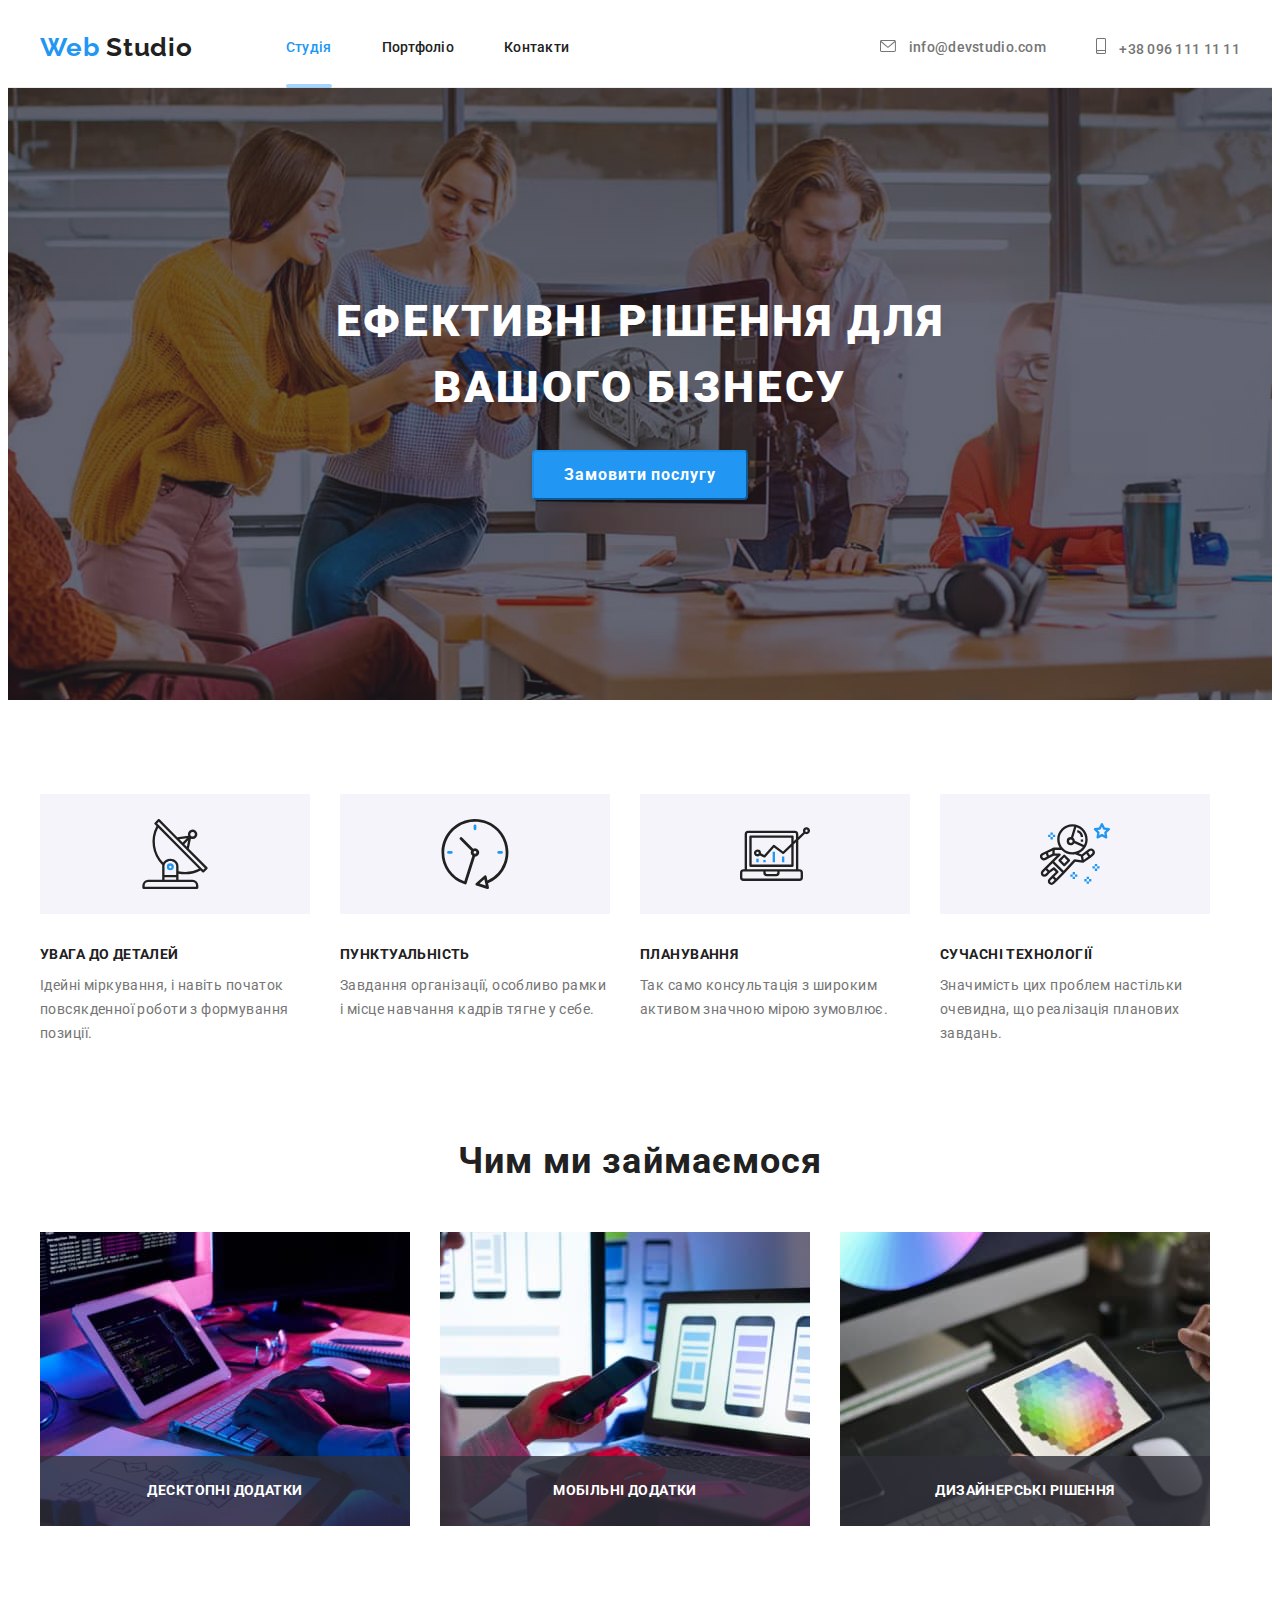
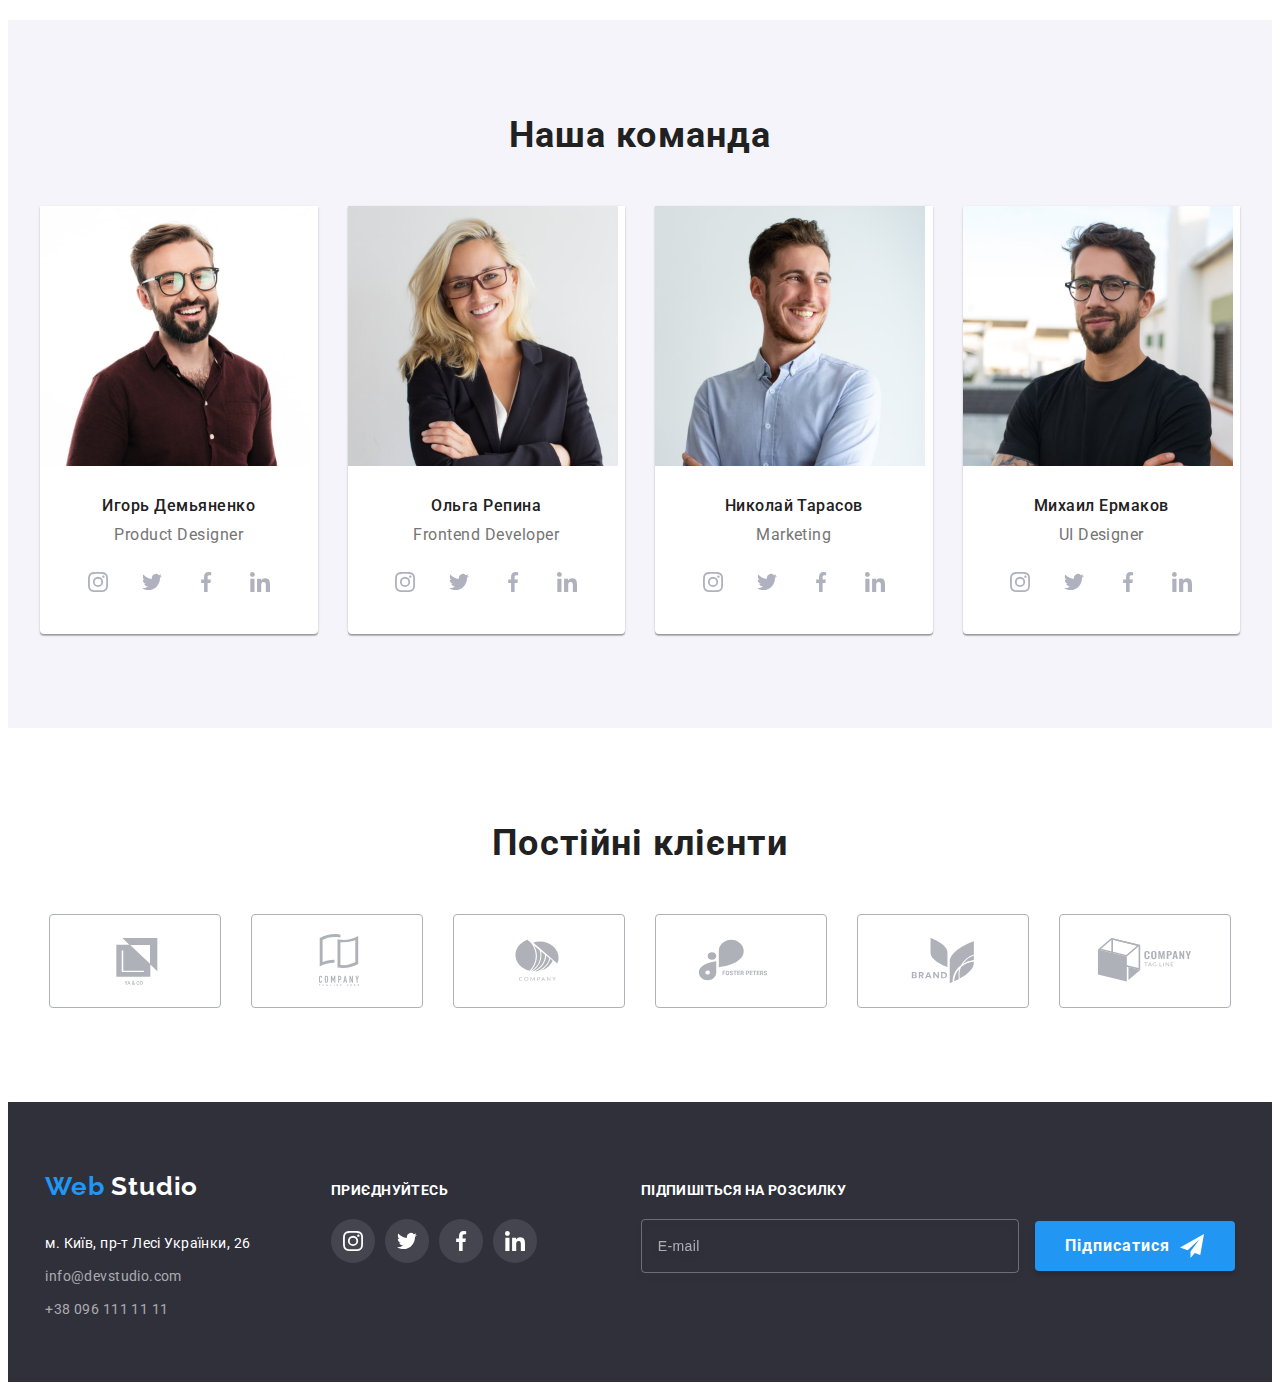
==== index.html @ 93cd044e "repository is cloned" ====
<!DOCTYPE html>
<html lang="ru">
	<head>
		<meta charset="UTF-8" />
		<meta http-equiv="X-UA-Compatible" content="IE=edge" />
		<meta name="viewport" content="width=device-width, initial-scale=1.0" />
		<title>Webs tudio</title>
		<link
			rel="stylesheet"
			href="https://cdnjs.cloudflare.com/ajax/libs/modern-normalize/1.1.0/modern-normalize.min.css"
			integrity="sha512-wpPYUAdjBVSE4KJnH1VR1HeZfpl1ub8YT/NKx4PuQ5NmX2tKuGu6U/JRp5y+Y8XG2tV+wKQpNHVUX03MfMFn9Q=="
			crossorigin="anonymous"
			referrerpolicy="no-referrer"
		/>
		<!-- <link rel="stylesheet" href="./css/styles.css" /> -->
		<link rel="stylesheet" href="./css/main.min.css" />
		<link rel="preconnect" href="https://fonts.googleapis.com" />
		<link rel="preconnect" href="https://fonts.gstatic.com" crossorigin />
		<link
			href="https://fonts.googleapis.com/css2?family=Raleway:wght@700&family=Roboto:wght@400;500;700;900&display=swap"
			rel="stylesheet"
		/>
	</head>
	<body>
		<header class="header">
			<div class="container header-container">
				<a lang="en" class="logo header__logo link" href="./index.html">
					<span class="logo--color-blue">Web</span>
					Studio
				</a>
				<nav class="navigation">
					<ul class="navigation__list list">
						<li class="navigation__item">
							<a class="navigation__link link current" href="./index.html">Студія</a>
						</li>
						<li class="navigation__item">
							<a class="navigation__link link" href="./portfolio.html">Портфоліо</a>
						</li>
						<li class="navigation__item"><a class="navigation__link link" href="">Контакти</a></li>
					</ul>
				</nav>
				<ul class="contact header__contact list">
					<li class="contact__item">
						<a class="contact__link link" href="mailto:info@devstudio.com">
							<svg class="contact__icon" width="16" height="12">
								<use href="./images/icons.svg#icon-envelope"></use>
							</svg>
							info@devstudio.com
						</a>
					</li>
					<li class="contact-item">
						<a class="contact__link link" href="tel:+380961111111">
							<svg class="contact__icon" width="10" height="16">
								<use href="./images/icons.svg#icon-smartphone"></use>
							</svg>
							+38 096 111 11 11
						</a>
					</li>
				</ul>
			</div>
		</header>
		<main>
			<!-- hero -->
			<section class="hero">
				<div class="container hero__container">
					<h1 class="hero__title">Ефективні рішення для вашого бізнесу</h1>
					<button class="hero__btn" type="button" data-modal-open>Замовити послугу</button>
				</div>
			</section>
			<!--Benifits-->
			<section class="benefits section exclusion">
				<div class="container">
					<ul class="benefits-list list">
						<li class="benefits-list-item icon-antena">
							<h3 class="benefits-title">Увага до деталей</h3>
							<p class="benefits-text">
								Ідейні міркування, і навіть початок повсякденної роботи з формування позиції.
							</p>
						</li>
						<li class="benefits-list-item icon-clock">
							<h3 class="benefits-title">Пунктуальність</h3>
							<p class="benefits-text">
								Завдання організації, особливо рамки і місце навчання кадрів тягне у себе.
							</p>
						</li>
						<li class="benefits-list-item icon-diagram">
							<h3 class="benefits-title">Планування</h3>
							<p class="benefits-text">Так само консультація з широким активом значною мірою зумовлює.</p>
						</li>
						<li class="benefits-list-item icon-astronaut">
							<h3 class="benefits-title">Сучасні технології</h3>
							<p class="benefits-text">
								Значимість цих проблем настільки очевидна, що реалізація планових завдань.
							</p>
						</li>
					</ul>
				</div>
			</section>
			<!--Activity-->
			<section class="activity section">
				<div class="container">
					<h2 class="activity__title title">Чим ми займаємося</h2>
					<ul class="activity-list list">
						<li class="activity-list__item">
							<img class="activity-list__pic" src="images/img1.jpg" alt="Creating progects" width="370" />
							<p class="activity-list__item-title">Десктопні додатки</p>
						</li>
						<li class="activity-list__item">
							<img class="activity-list__pic" src="images/img2.jpg" alt="Visualization" width="370" />
							<p class="activity-list__item-title">Мобільні додатки</p>
						</li>
						<li class="activity-list__item">
							<img class="activity-list__pic" src="images/img3.jpg" alt="design" width="370" />
							<p class="activity-list__item-title">Дизайнерські рішення</p>
						</li>
					</ul>
				</div>
			</section>
			<!--Team-->
			<section class="team-section team-section--bg-grey section">
				<div class="container">
					<h2 class="team-section__title title">Наша команда</h2>
					<ul class="team-list list">
						<li class="team-list__item">
							<img src="images/team_card1.jpg" alt="team member 1" width="270" />
							<div class="team team-list__team">
								<h3 class="team__member">Игорь Демьяненко</h3>
								<p lang="en" class="team__text">Product Designer</p>
								<ul class="socials list">
									<li class="socials__item">
										<a href="" class="socials__link link">
											<svg class="socials__icon" width="20" height="20">
												<use href="./images/icons.svg#icon-instagram"></use>
											</svg>
										</a>
									</li>
									<li class="socials__item">
										<a href="" class="socials__link link">
											<svg class="socials__icon" width="20" height="20">
												<use href="./images/icons.svg#icon-twitter"></use>
											</svg>
										</a>
									</li>
									<li class="socials__item">
										<a href="" class="socials__link link">
											<svg class="socials__icon" width="20" height="20">
												<use href="./images/icons.svg#icon-facebook"></use>
											</svg>
										</a>
									</li>
									<li class="socials__item">
										<a href="" class="socials__link link">
											<svg class="socials__icon" width="20" height="20">
												<use href="./images/icons.svg#icon-linkedin"></use>
											</svg>
										</a>
									</li>
								</ul>
							</div>
						</li>
						<li class="team-list__item">
							<img src="images/team_card2.jpg" alt="team member 2" width="270" />
							<div class="team team-list__team">
								<h3 class="team__member">Ольга Репина</h3>
								<p lang="en" class="team__text">Frontend Developer</p>
								<ul class="socials list">
									<li class="socials__item">
										<a href="" class="socials__link link">
											<svg class="socials__icon" width="20" height="20">
												<use href="./images/icons.svg#icon-instagram"></use>
											</svg>
										</a>
									</li>
									<li class="socials__item">
										<a href="" class="socials__link link">
											<svg class="socials__icon" width="20" height="20">
												<use href="./images/icons.svg#icon-twitter"></use>
											</svg>
										</a>
									</li>
									<li class="socials__item">
										<a href="" class="socials__link link">
											<svg class="socials__icon" width="20" height="20">
												<use href="./images/icons.svg#icon-facebook"></use>
											</svg>
										</a>
									</li>
									<li class="socials__item">
										<a href="" class="socials__link link">
											<svg class="socials__icon" width="20" height="20">
												<use href="./images/icons.svg#icon-linkedin"></use>
											</svg>
										</a>
									</li>
								</ul>
							</div>
						</li>
						<li class="team-list__item">
							<img src="images/team_card3.jpg" alt="team member 3" width="270" />
							<div class="team team-list__team">
								<h3 class="team__member">Николай Тарасов</h3>
								<p lang="en" class="team__text">Marketing</p>
								<ul class="socials list">
									<li class="socials__item">
										<a href="" class="socials__link link">
											<svg class="socials__icon" width="20" height="20">
												<use href="./images/icons.svg#icon-instagram"></use>
											</svg>
										</a>
									</li>
									<li class="socials__item">
										<a href="" class="socials__link link">
											<svg class="socials__icon" width="20" height="20">
												<use href="./images/icons.svg#icon-twitter"></use>
											</svg>
										</a>
									</li>
									<li class="socials__item">
										<a href="" class="socials__link link">
											<svg class="socials__icon" width="20" height="20">
												<use href="./images/icons.svg#icon-facebook"></use>
											</svg>
										</a>
									</li>
									<li class="socials__item">
										<a href="" class="socials__link link">
											<svg class="socials__icon" width="20" height="20">
												<use href="./images/icons.svg#icon-linkedin"></use>
											</svg>
										</a>
									</li>
								</ul>
							</div>
						</li>
						<li class="team-list__item">
							<img src="images/team_card4.jpg" alt="team member 4" width="270" />
							<div class="team team-list__team">
								<h3 class="team__member">Михаил Ермаков</h3>
								<p lang="en" class="team__text">UI Designer</p>
								<ul class="socials list">
									<li class="socials__item">
										<a href="" class="socials__link link">
											<svg class="socials__icon" width="20" height="20">
												<use href="./images/icons.svg#icon-instagram"></use>
											</svg>
										</a>
									</li>
									<li class="socials__item">
										<a href="" class="socials__link link">
											<svg class="socials__icon" width="20" height="20">
												<use href="./images/icons.svg#icon-twitter"></use>
											</svg>
										</a>
									</li>
									<li class="socials__item">
										<a href="" class="socials__link link">
											<svg class="socials__icon" width="20" height="20">
												<use href="./images/icons.svg#icon-facebook"></use>
											</svg>
										</a>
									</li>
									<li class="socials__item">
										<a href="" class="socials__link link">
											<svg class="socials__icon" width="20" height="20">
												<use href="./images/icons.svg#icon-linkedin"></use>
											</svg>
										</a>
									</li>
								</ul>
							</div>
						</li>
					</ul>
				</div>
			</section>
			<!-- clients -->
			<section class="clients section">
				<div class="container">
					<h2 class="title clietnt__title">Постійні клієнти</h2>
					<ul class="clients-list list">
						<li class="clients-item item">
							<a href="" class="clients-logo-link link">
								<svg class="clients-logo" width="106" height="60">
									<use href="./images/icons.svg#icon-logo_ya"></use>
								</svg>
							</a>
						</li>
						<li class="clients-item item">
							<a href="" class="clients-logo-link link">
								<svg class="clients-logo" width="106" height="60">
									<use href="./images/icons.svg#icon-logo_com"></use>
								</svg>
							</a>
						</li>
						<li class="clients-item item">
							<a href="" class="clients-logo-link link">
								<svg class="clients-logo" width="106" height="60">
									<use href="./images/icons.svg#icon-logo_co"></use>
								</svg>
							</a>
						</li>
						<li class="clients-item item">
							<a href="" class="clients-logo-link link">
								<svg class="clients-logo" width="106" height="60">
									<use href="./images/icons.svg#icon-logo_fos"></use>
								</svg>
							</a>
						</li>
						<li class="clients-item item">
							<a href="" class="clients-logo-link link">
								<svg class="clients-logo" width="106" height="60">
									<use href="./images/icons.svg#icon-logo_br"></use>
								</svg>
							</a>
						</li>
						<li class="clients-item item">
							<a href="" class="clients-logo-link link">
								<svg class="clients-logo" width="106" height="60">
									<use href="./images/icons.svg#icon-logo_tag"></use>
								</svg>
							</a>
						</li>
					</ul>
				</div>
			</section>
		</main>
		<!--Footer-->
		<footer class="basement">
			<div class="container basement-container">
				<div class="footer-section">
					<a lang="en" class="logo link" href="./index.html">
						<span class="logo--color-blue">Web</span>
						<span class="logo--color-white">Studio</span>
					</a>
					<address class="basement-addres">
						<p class="basement-addres__title">м. Київ, пр-т Лесі Українки, 26</p>
						<ul class="basement-list list">
							<li class="contact-item bs-contact">
								<a class="basement-mail-link link" href="mailto:info@devstudio.com">
									info@devstudio.com
								</a>
							</li>
							<li class="contact-item">
								<a class="basement-phone-link link" href="tel:+380961111111">+38 096 111 11 11</a>
							</li>
						</ul>
					</address>
				</div>
				<div class="join footer__join">
					<h2 class="join__title">приєднуйтесь</h2>
					<ul class="socials list">
						<li class="socials__item">
							<a href="" class="socials__link socials__link--color-grey link">
								<svg class="socials__icon--color-white" width="20" height="20">
									<use href="./images/icons.svg#icon-instagram"></use>
								</svg>
							</a>
						</li>
						<li class="socials__item">
							<a href="" class="socials__link socials__link--color-grey link">
								<svg class="socials__icon--color-white" width="20" height="20">
									<use href="./images/icons.svg#icon-twitter"></use>
								</svg>
							</a>
						</li>
						<li class="socials__item">
							<a href="" class="socials__link socials__link--color-grey link">
								<svg class="socials__icon--color-white" width="20" height="20">
									<use href="./images/icons.svg#icon-facebook"></use>
								</svg>
							</a>
						</li>
						<li class="socials__item">
							<a href="" class="socials__link socials__link--color-grey link">
								<svg class="socials__icon--color-white" width="20" height="20">
									<use href="./images/icons.svg#icon-linkedin"></use>
								</svg>
							</a>
						</li>
					</ul>
				</div>
				<!-- sign-up form -->
				<form class="sign-up">
					<div class="sign-up-mail">
						<label for="sign-mail" class="sign-label">Підпишіться на розсилку</label>
						<input class="sign-input" type="email" name="sign-mail" placeholder="E-mail" id="sign-mail" />
						<button type="submit" class="sign-btn">
							Підписатися
							<svg class="sign-up-icon" width="24" height="24">
								<use href="./images/icons.svg#icon-send_icon"></use>
							</svg>
						</button>
					</div>
				</form>
			</div>
		</footer>
		<!-- backdrop -->
		<div class="backdrop is-hidden" data-modal>
			<div class="modal">
				<button class="modal-btn-close" data-modal-close>
					<svg class="modal-close" width="18" height="18">
						<use href="./images/icons.svg#icon-close-black-18dp"></use>
					</svg>
				</button>
				<!-- modal-form -->
				<p class="registration-title">Залиште свої дані, ми вам передзвонимо</p>
				<form class="client-registranion">
					<div class="form-field">
						<label for="client-name" class="form-label">Ім'я</label>
						<div class="input-wrap">
							<input class="form-input" type="text" name="name" id="client-name" />

							<svg class="input-icon" width="18" height="18">
								<use href="./images/icons.svg#icon-person_icon"></use>
							</svg>
						</div>
					</div>
					<div class="form-field">
						<label for="client-tel" class="form-label">Телефон</label>
						<div class="input-wrap">
							<input class="form-input" type="tel" name="tel" id="client-tel" />

							<svg class="input-icon" width="18" height="18">
								<use href="./images/icons.svg#icon-phone_icon"></use>
							</svg>
						</div>
					</div>
					<div class="form-field">
						<label for="client-mail" class="form-label">Пошта</label>
						<div class="input-wrap">
							<input class="form-input" type="email" name="mail" id="client-mail" />

							<svg class="input-icon" width="18" height="18">
								<use href="./images/icons.svg#icon-email_icon"></use>
							</svg>
						</div>
					</div>

					<div class="form-field reg-comment">
						<label for="comment" class="form-label">Коментар</label>
						<textarea
							class="form-textarea"
							name="comment"
							rows="5"
							placeholder="Введіть текст"
							id="comment"
						></textarea>
					</div>

					<div class="agreement-field">
						<input type="checkbox" name="agreement" id="agreement" class="form-checkbox visually-hidden" />
						<label for="agreement" class="label-checkbox">
							<span>
								<svg class="check-icon" width="11" height="8">
									<use href="./images/icons.svg#icon-check"></use>
								</svg>
							</span>
							Погоджуюся з розсилкою та приймаю &nbsp;
							<a class="agreement-link link" href="">Умови договору</a>
						</label>
					</div>
					<button type="submit" class="reg-btn">Відправити</button>
				</form>
			</div>
		</div>
		<!-- modal script -->
		<script src="./js/modal.js"></script>
		<!-- form script -->
		<script>
			(() => {
				document.querySelector(".js-speaker-form").addEventListener("sumit", e => {
					e.preventDefault();

					new FormData(e.currentTarget).forEach((value, name) => console.log("${name}: ${value}"));
				});
			})();
		</script>
	</body>
</html>
---- css/main.min.css ----
:root{--primary-text-color: #757575;--title-text-color: #212121;--title-second-color: #ffffff;--accent-text-color: #2196f3;--bg-color: #2f303a;--light-grey-color: #f5f4fa;--grey-contacts-color: rgba(255, 255, 255, 0.6);--btn-blue-color: #188ce8;--border-icon-color: rgba(175, 177, 184, 1);--animation-mode: 250ms cubic-bezier(0.4, 0, 0.2, 1)}p,h1,h2,h3,h4,h5,h6{margin:0}ul{margin:0;padding-left:0}a{color:currentColor}img{display:block;max-width:100%;height:auto}button{cursor:pointer}textarea{resize:none}body{font-family:"roboto",sans-serif;color:var(--primary-text-color);background:var(--title-second-color)}.list{list-style:none}.link{color:currentColor;text-decoration:none}.visually-hidden{position:absolute;width:1px;height:1px;margin:-1px;border:0;padding:0;white-space:nowrap;clip-path:inset(100%);clip:rect(0 0 0 0);overflow:hidden}.logo{text-decoration:none;font-family:"Raleway",sans-serif;font-style:normal;font-weight:700;font-size:26px;line-height:1.92;letter-spacing:.03em;color:var(--title-text-color)}.logo--color-white{color:var(--title-second-color)}.logo--color-blue{color:var(--accent-text-color)}.header__logo{margin-right:93px;transition:color var(--animation-mode)}.header__logo:hover,.header__logo:focus{color:var(--accent-text-color)}.container{width:1200px;margin-left:auto;margin-right:auto;padding-left:15px;padding-right:15px}.title{font-weight:700;font-size:36px;line-height:1.17;text-align:center;letter-spacing:.03em;color:var(--title-text-color)}.section{padding-top:94px;padding-bottom:94px}.exclusion{padding-bottom:0}.backdrop{position:fixed;top:0;left:0;width:100%;height:100%;background-color:rgba(0,0,0,.2);opacity:1;transition:opacity var(--animation-mode),visibility var(--animation-mode)}.backdrop.is-hidden{visibility:hidden;opacity:0;pointer-events:none}.backdrop.is-hidden .modal{transform:translate(-50%, -50%) scale(0.5) rotate(360deg)}.modal{position:absolute;top:50%;left:50%;width:528px;min-height:581px;transform:translate(-50%, -50%) scale(1) rotate(0);background-color:var(--title-second-color);box-shadow:0px 1px 3px rgba(0,0,0,.12),0px 1px 1px rgba(0,0,0,.14),0px 2px 1px rgba(0,0,0,.2);border-radius:4px;transition:transform var(--animation-mode);padding:40px}.modal-close{fill:currentColor;transition:color var(--animation-mode)}.modal-btn-close{position:absolute;top:8px;right:8px;width:30px;height:30px;border-radius:50%;display:flex;align-items:center;justify-content:center;background:var(--title-second-color);border:1px solid rgba(0,0,0,.1)}.modal-btn-close:hover>.modal-close,.modal-btn-close:focus>.modal-close{color:var(--accent-text-color)}.client-registranion{margin-left:auto;margin-right:auto}.registration-title{display:flex;font-weight:700;font-size:20px;line-height:1.15;letter-spacing:.03em;justify-content:center;color:var(--title-text-color);margin-bottom:12px}.form-field{display:flex;flex-direction:column;margin-bottom:10px}.reg-comment{margin-bottom:20px}.form-textarea{padding:12px 16px;border:1px solid rgba(33,33,33,.2);border-radius:4px;outline:none;transition:border-color var(--animation-mode);cursor:pointer}.form-textarea:focus,.form-textarea:hover{border-color:var(--accent-text-color)}.form-textarea::placeholder{font-weight:400;font-size:12px;line-height:1.17;letter-spacing:.01em;color:rgba(117,117,117,.5)}.input-wrap{position:relative}.form-input{width:100%;height:40px;padding-left:42px;border:1px solid rgba(33,33,33,.2);border-radius:4px;cursor:pointer;outline:none;transition:border-color var(--animation-mode)}.form-input:focus,.form-input:hover{border-color:var(--accent-text-color)}.input-icon{position:absolute;top:50%;left:12px;transform:translateY(-50%);transition:fill var(--animation-mode)}.form-input:focus+.input-icon,.form-input:hover+.input-icon{fill:var(--accent-text-color)}.form-label{font-weight:400;font-size:12px;line-height:1.17;letter-spacing:.01em;color:var(--primary-text-color);margin-bottom:4px}.agreement-field{display:flex;justify-content:center;font-weight:400;font-size:14px;line-height:2;letter-spacing:.03em;color:var(--primary-text-color);margin-bottom:30px}.label-checkbox{display:flex;align-items:center;cursor:pointer;transition:color var(--animation-mode)}.label-checkbox span{justify-content:center;border:2px solid var(--title-text-color);width:16px;height:15px;border-radius:2px;margin-right:8.38px;transition:boder-color var(--animation-mode)}.form-checkbox:focus+.label-checkbox span,.form-checkbox:hover+.label-checkbox span{border-color:var(--accent-text-color)}.form-checkbox:checked+.label-checkbox span{background-color:var(--accent-text-color);border:none}.label-checkbox:focus,.label-checkbox:hover{color:var(--accent-text-color)}.check-icon{fill:rgba(0,0,0,0)}.form-checkbox:checked+.label-checkbox .check-icon{fill:var(--title-second-color)}.agreement-link{letter-spacing:.03em;text-decoration-line:underline;color:var(--accent-text-color)}.reg-btn{font-family:inherit;background:var(--accent-text-color);box-shadow:0px 4px 4px rgba(0,0,0,.15);border-radius:4px;border-color:rgba(0,0,0,0);min-width:200px;height:50px;font-weight:700;font-size:16px;line-height:1.88;display:block;margin:auto;align-items:center;text-align:center;letter-spacing:.06em;color:var(--title-second-color);transition:background var(--animation-mode)}.reg-btn:focus,.reg-btn:hover{background:var(--btn-blue-color)}.socials{display:flex;justify-content:center;column-gap:10px}.socials__link{width:44px;height:44px;border-radius:50%;display:flex;align-items:center;justify-content:center;color:#afb1bf;transition:color var(--animation-mode),background-color var(--animation-mode)}.socials__link:hover,.socials__link:focus{background-color:var(--accent-text-color);color:var(--title-second-color)}.socials__icon{fill:currentColor}.header{border-bottom:1px solid #ececec}.header-container{display:flex;align-items:center}.navigation__list{font-weight:500;font-size:14px;line-height:1.14;letter-spacing:.02em;color:var(--title-text-color);display:flex}.navigation__item:not(:last-child){margin-right:50px}.navigation__link{display:inline-block;padding-top:32px;transition:color var(--animation-mode)}.navigation__link:hover,.navigation__link:focus{color:var(--accent-text-color)}.navigation__link.current{color:var(--accent-text-color)}.navigation__link.current::after{content:"";display:block;height:4px;margin-top:28px;margin-bottom:-1px;background-color:var(--accent-text-color);opacity:.4;border-radius:2px}.contact{font-weight:500;font-size:14px;line-height:1.14;letter-spacing:.02em;display:flex;align-items:center}.contact__link{transition:color var(--animation-mode)}.contact__link:hover,.contact__link:focus{color:var(--accent-text-color)}.contact__icon{fill:currentColor;background-position:center;background-size:contain;margin-right:10px}.header__contact{margin-left:auto;gap:50px}.hero{max-width:1600px;background-color:var(--bg-color);margin-right:auto;margin-left:auto;padding-top:200px;padding-bottom:200px;background-image:linear-gradient(rgba(47, 48, 58, 0.4), rgba(47, 48, 58, 0.4)),url(../images/header.jpg);background-repeat:no-repeat;background-position:center;background-size:cover}.hero__title{color:var(--title-second-color);font-weight:900;font-size:44px;line-height:1.5;letter-spacing:.06em;text-align:center;text-transform:uppercase;max-width:696px;margin:0 auto 30px}.hero__btn{font-family:inherit;color:var(--title-second-color);background-color:var(--accent-text-color);font-weight:700;font-size:16px;line-height:1.88;letter-spacing:.06em;display:flex;align-items:center;box-shadow:0px 4px 4px rgba(0,0,0,.15);border-radius:4px;border-color:var(--btn-blue-color);display:block;margin:0 auto;min-width:216px;height:50px;transition:background-color var(--animation-mode)}.hero__btn:hover,.hero__btn:focus{background-color:var(--btn-blue-color)}.benefits-list{display:flex;gap:30px}.benefits-list-item::before{content:"";display:block;height:120px;background-size:70px;background-repeat:no-repeat;background-position:center;margin-bottom:30px;background-color:var(--light-grey-color)}.benefits-title{margin-bottom:10px;font-weight:700;font-size:14px;line-height:1.43;letter-spacing:.03em;text-transform:uppercase;color:var(--title-text-color)}.benefits-text{font-size:14px;line-height:1.71;letter-spacing:.03em;color:var(--primary-text-color);max-width:270px}.icon-antena::before{background-image:url(../images/svg/antenna.svg)}.icon-clock::before{background-image:url(../images/svg/clock.svg)}.icon-diagram::before{background-image:url(../images/svg/diagram.svg)}.icon-astronaut::before{background-image:url(../images/svg/astronaut.svg)}.activity__title{margin-bottom:50px}.activity-list{display:flex}.activity-list__item{position:relative}.activity-list__item:not(:last-child){margin-right:30px}.activity-list__item-title{position:absolute;display:flex;align-items:center;width:370px;height:70px;bottom:0;background:rgba(47,48,58,.8);font-weight:700;font-size:14px;line-height:1.14;letter-spacing:.03em;justify-content:center;text-transform:uppercase;color:var(--title-second-color)}.team-section--bg-grey{background-color:var(--light-grey-color)}.team-section__title{background-color:rgba(0,0,0,0);margin-bottom:50px}.team__member{font-weight:500;font-size:16px;line-height:1.19;letter-spacing:.03em;text-align:center;color:var(--title-text-color);margin-bottom:10px}.team__text{font-size:16px;line-height:1.19;letter-spacing:.03em;text-align:center;margin-bottom:16px}.team-list{display:flex;gap:30px}.team-list__item{width:calc((100% - 90px)/4);background-color:var(--title-second-color);box-shadow:0px 1px 3px rgba(0,0,0,.12),0px 1px 1px rgba(0,0,0,.14),0px 2px 1px rgba(0,0,0,.2);border-radius:0px 0px 4px 4px}.team-list__team{padding-top:30px;padding-bottom:30px}.clietnt__title{margin-bottom:50px}.clients-list{display:flex;justify-content:center;column-gap:30px}.clients-logo{fill:currentColor}.clients-logo-link{display:flex;align-items:center;width:170px;height:92px;justify-content:center;border:1px solid var(--border-icon-color);color:#afb1b8;border-radius:4px;transition:border-color var(--animation-mode),color var(--animation-mode)}.clients-logo-link:hover,.clients-logo-link:focus{border-color:var(--accent-text-color);color:var(--accent-text-color)}.basement{background-color:var(--bg-color);padding-top:60px;padding-bottom:60px}.basement-addres{margin-top:20px}.basement-addres__title{font-style:normal;margin-bottom:9px;font-weight:400;font-size:14px;line-height:1.71;letter-spacing:.03em;color:var(--title-second-color)}.basement-list{font-style:normal;font-weight:400;font-size:14px;line-height:1.71;letter-spacing:.03em;color:var(--grey-contacts-color)}.basement-container{display:flex;align-items:baseline;justify-content:space-around}.basement-mail-link{display:inline-block}.bs-contact{margin-bottom:9px}.footer__join{margin-left:70px}.join__title{font-weight:700;font-size:14px;line-height:1.14;letter-spacing:.03em;text-transform:uppercase;color:var(--title-second-color);margin-bottom:20px}.socials__icon--color-white{fill:var(--title-second-color)}.socials__link--color-grey{background:rgba(255,255,255,.1)}.sign-label{display:flex;font-weight:700;font-size:14px;line-height:1.14;letter-spacing:.03em;text-transform:uppercase;color:var(--title-second-color);margin-bottom:20px}.sign-input{font-weight:400;font-size:14px;line-height:1.25;letter-spacing:.03em;padding-left:16px;color:rgba(255,255,255,.6);min-width:358px;height:50px;border:1px solid rgba(255,255,255,.3);filter:drop-shadow(0px 4px 4px rgba(0, 0, 0, 0.15));border-radius:4px;background-color:rgba(0,0,0,0)}.sign-input::placeholder{font-weight:400;font-size:14px;line-height:1.25;letter-spacing:.03em;display:flex;align-items:center;padding-bottom:15px;color:var(--grey-contacts-color)}.sign-btn{font-family:inherit;min-width:200px;height:50px;background:var(--accent-text-color);box-shadow:0px 4px 4px rgba(0,0,0,.15);border-radius:4px;border-color:rgba(0,0,0,0);font-weight:700;font-size:16px;line-height:1.88;letter-spacing:.06em;display:inline-flex;align-items:center;justify-content:center;margin-left:12px;color:var(--title-second-color);transition:background var(--animation-mode)}.sign-btn:focus,.sign-btn:hover{background:var(--btn-blue-color)}.sign-up{display:flex;margin-left:93px}.sign-up-icon{fill:currentColor;margin-left:10px}.portfolio-menu-list{display:flex;margin-bottom:50px;gap:8px;justify-content:center}.menu-btn{border-radius:4px;background-color:var(--light-grey-color);font-family:inherit;font-weight:500;font-size:16px;line-height:1.63;letter-spacing:.03em;text-align:center;color:var(--title-text-color);border-radius:4px;display:block;padding:6px 22px;border-color:rgba(0,0,0,0);transition:box-shadow var(--animation-mode),color var(--animation-mode),background-color var(--animation-mode)}.menu-btn:hover,.menu-btn:focus{color:var(--title-second-color);background-color:var(--accent-text-color);box-shadow:0px 3px 1px rgba(0,0,0,.1),0px 1px 2px rgba(0,0,0,.08),0px 2px 2px rgba(0,0,0,.12)}.portfolio-title{font-weight:700;font-size:18px;line-height:2;letter-spacing:.06em;color:var(--title-text-color);margin-bottom:4px}.portfolio-progects{display:flex;flex-wrap:wrap;margin-left:-30px;margin-top:-30px}.portfolio-item{flex-basis:calc(33.3333333333% - 30px);margin-left:30px;margin-top:30px}.portfolio-text{font-weight:400;font-size:16px;line-height:1.88;letter-spacing:.03em}.card-content{padding:20px 24px;border:1px solid #eee;border-top:none}.porfolio-link{display:block;transition:box-shadow var(--animation-mode)}.porfolio-link:hover,.porfolio-link:focus{box-shadow:0px 1px 1px rgba(0,0,0,.12),0px 4px 4px rgba(0,0,0,.06),1px 4px 6px rgba(0,0,0,.16)}.card-thumb{position:relative;overflow:hidden}.portfolio-overlay{position:absolute;width:100%;height:100%;top:0;left:0;background:rgba(33,150,243,.9);transform:translateY(100%);transition:transform var(--animation-mode)}.portfolio-item:hover .portfolio-overlay,.portfolio-item:focus .portfolio-overlay{transform:translateY(0)}.portfolio-article{position:absolute;width:322px;height:168px;top:50%;left:50%;transform:translate(-50%, -50%);font-weight:400;font-size:18px;line-height:1.56;letter-spacing:.03em;color:var(--title-second-color)}/*# sourceMappingURL=main.min.css.map */
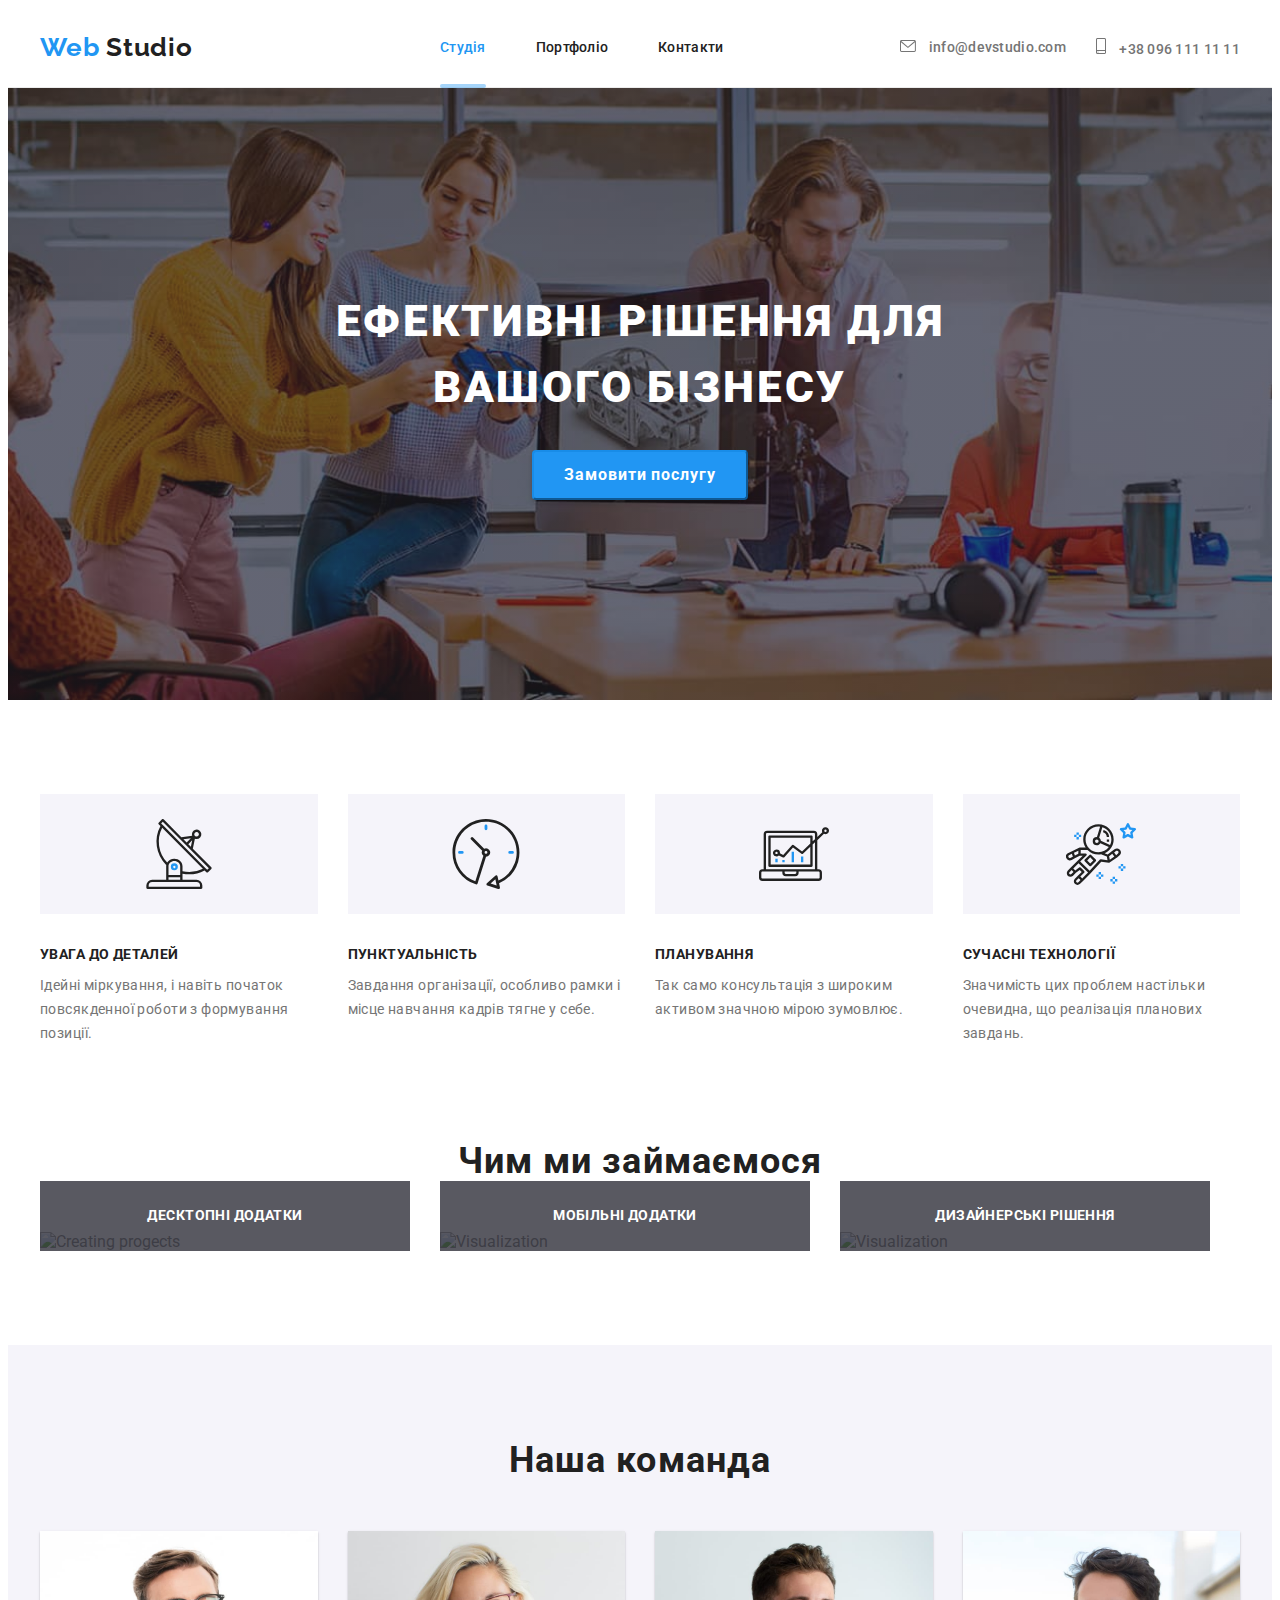
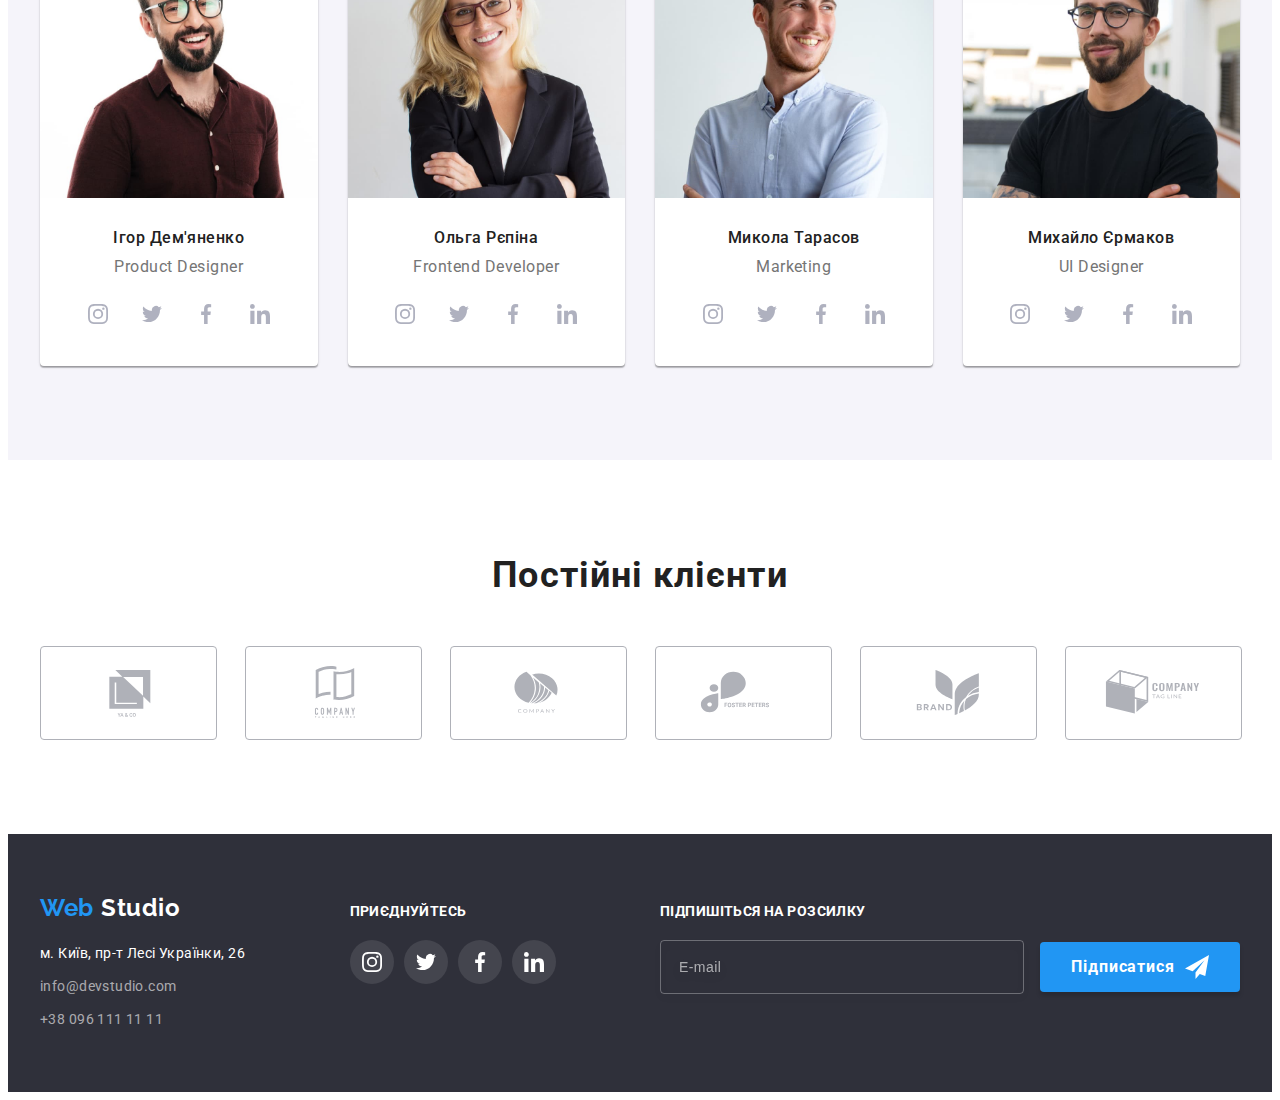
==== commit 718dad24: "hw8 is ready to check" ====
--- a/index.html
+++ b/index.html
@@ -24,39 +24,103 @@
 	<body>
 		<header class="header">
 			<div class="container header-container">
-				<a lang="en" class="logo header__logo link" href="./index.html">
-					<span class="logo--color-blue">Web</span>
-					Studio
-				</a>
-				<nav class="navigation">
-					<ul class="navigation__list list">
-						<li class="navigation__item">
-							<a class="navigation__link link current" href="./index.html">Студія</a>
-						</li>
-						<li class="navigation__item">
-							<a class="navigation__link link" href="./portfolio.html">Портфоліо</a>
-						</li>
-						<li class="navigation__item"><a class="navigation__link link" href="">Контакти</a></li>
+				<div class="logo-div">
+					<a lang="en" class="logo header__logo link" href="./index.html">
+						<span class="logo--color-blue">Web</span>
+						Studio
+					</a>
+				</div>
+				<div class="nav-div">
+					<nav class="navigation">
+						<ul class="navigation__list list">
+							<li class="navigation__item">
+								<a class="navigation__link link current" href="./index.html">Студія</a>
+							</li>
+							<li class="navigation__item">
+								<a class="navigation__link link" href="./portfolio.html">Портфоліо</a>
+							</li>
+							<li class="navigation__item"><a class="navigation__link link" href="">Контакти</a></li>
+						</ul>
+					</nav>
+				</div>
+
+				<div class="contacts">
+					<ul class="contact header__contact list">
+						<li class="contact__item">
+							<a class="contact__link link" href="mailto:info@devstudio.com">
+								<svg class="contact__icon" width="16" height="12">
+									<use href="./images/icons.svg#icon-envelope"></use>
+								</svg>
+								info@devstudio.com
+							</a>
+						</li>
+						<li class="contact__item">
+							<a class="contact__link link" href="tel:+380961111111">
+								<svg class="contact__icon" width="10" height="16">
+									<use href="./images/icons.svg#icon-smartphone"></use>
+								</svg>
+								+38 096 111 11 11
+							</a>
+						</li>
 					</ul>
-				</nav>
-				<ul class="contact header__contact list">
-					<li class="contact__item">
-						<a class="contact__link link" href="mailto:info@devstudio.com">
-							<svg class="contact__icon" width="16" height="12">
-								<use href="./images/icons.svg#icon-envelope"></use>
+				</div>
+
+				<buton class="menu-open" type="button">
+					<svg class="menu-btn-open" width="40" height="40">
+						<use href="./images/icons.svg#icon-menu"></use>
+					</svg>
+				</buton>
+			</div>
+			<!-- MOB-MENU -->
+			<div class="mob-menu is-hidden">
+				<div class="container">
+					<div class="mob-menu-top">
+						<buton class="menu-close" type="button">
+							<svg class="menu-btn-close" width="40" height="40">
+								<use href="./images/icons.svg#icon-menu-close"></use>
 							</svg>
-							info@devstudio.com
-						</a>
-					</li>
-					<li class="contact-item">
-						<a class="contact__link link" href="tel:+380961111111">
-							<svg class="contact__icon" width="10" height="16">
-								<use href="./images/icons.svg#icon-smartphone"></use>
-							</svg>
-							+38 096 111 11 11
-						</a>
-					</li>
-				</ul>
+						</buton>
+						<nav class="mob-menu__nav">
+							<ul class="mob-menu__list list">
+								<li class="mob-menu__item">
+									<a class="mob-menu__link link current" href="./index.html">Студія</a>
+								</li>
+								<li class="mob-menu__item">
+									<a class="mob-menu__link link" href="./portfolio.html">Портфоліо</a>
+								</li>
+								<li class="mob-menu__item"><a class="mob-menu__link link" href="">Контакти</a></li>
+							</ul>
+						</nav>
+					</div>
+					<div class="mob-menu-bottom">
+						<div class="mob-contact list">
+							<a class="mob-contact__tel link" href="tel:+380961111111">+38 096 111 11 11</a>
+							<a class="mob-contact__mail link" href="mailto:info@devstudio.com">info@devstudio.com</a>
+						</div>
+						<ul class="mob-soc list">
+							<li class="mob-soc__item">
+								<a href="" target="_blank" rel="noopener noreferrer nofolow" class="mob-soc__link link">
+									Instagram
+								</a>
+							</li>
+							<li class="mob-soc__item">
+								<a href="" target="_blank" rel="noopener noreferrer nofolow" class="mob-soc__link link">
+									Twitter
+								</a>
+							</li>
+							<li class="mob-soc__item">
+								<a href="" target="_blank" rel="noopener noreferrer nofolow" class="mob-soc__link link">
+									Facebook
+								</a>
+							</li>
+							<li class="mob-soc__item">
+								<a href="" target="_blank" rel="noopener noreferrer nofolow" class="mob-soc__link link">
+									LinkedIn
+								</a>
+							</li>
+						</ul>
+					</div>
+				</div>
 			</div>
 		</header>
 		<main>
@@ -68,7 +132,7 @@
 				</div>
 			</section>
 			<!--Benifits-->
-			<section class="benefits section exclusion">
+			<section class="benefits section">
 				<div class="container">
 					<ul class="benefits-list list">
 						<li class="benefits-list-item icon-antena">
@@ -97,20 +161,44 @@
 				</div>
 			</section>
 			<!--Activity-->
-			<section class="activity section">
+			<section class="activity section exclusion">
 				<div class="container">
 					<h2 class="activity__title title">Чим ми займаємося</h2>
 					<ul class="activity-list list">
 						<li class="activity-list__item">
-							<img class="activity-list__pic" src="images/img1.jpg" alt="Creating progects" width="370" />
+							<picture>
+								<source
+									srcset="./images.img1.jpg 1x, ./images/img1-2x.jpg 2x"
+									media="(min-width: 1200px)"
+								/>
+								<img
+									class="activity-list__pic"
+									src="images/img1.jpg"
+									alt="Creating progects"
+									width="370"
+								/>
+							</picture>
+
 							<p class="activity-list__item-title">Десктопні додатки</p>
 						</li>
 						<li class="activity-list__item">
-							<img class="activity-list__pic" src="images/img2.jpg" alt="Visualization" width="370" />
+							<picture>
+								<source
+									srcset="./images.img2.jpg 1x, ./images/img2-2x.jpg 2x"
+									media="(min-width: 1200px)"
+								/>
+								<img class="activity-list__pic" src="images/img2.jpg" alt="Visualization" width="370" />
+							</picture>
 							<p class="activity-list__item-title">Мобільні додатки</p>
 						</li>
 						<li class="activity-list__item">
-							<img class="activity-list__pic" src="images/img3.jpg" alt="design" width="370" />
+							<picture>
+								<source
+									srcset="./images.img3.jpg 1x, ./images/img3-2x.jpg 2x"
+									media="(min-width: 1200px)"
+								/>
+								<img class="activity-list__pic" src="images/img3.jpg" alt="Visualization" width="370" />
+							</picture>
 							<p class="activity-list__item-title">Дизайнерські рішення</p>
 						</li>
 					</ul>
@@ -122,9 +210,24 @@
 					<h2 class="team-section__title title">Наша команда</h2>
 					<ul class="team-list list">
 						<li class="team-list__item">
-							<img src="images/team_card1.jpg" alt="team member 1" width="270" />
+							<picture>
+								<source
+									srcset="./images/team_card1.jpg 1x, ./images/team_card1-2x.jpg 2x"
+									media="(min-width: 1200px)"
+								/>
+								<source
+									srcset="./images/team_card1-tab.jpg 1x, ./images/team_card1-tab-2x.jpg 2x"
+									media="(min-width: 768px)"
+								/>
+								<source
+									srcset="./images/team_card1-mob.jpg 1x, ./images/team_card1-mob-2x.jpg 2x"
+									media="(max-width: 767px)"
+								/>
+								<img src="images/team_card1-mob.jpg" alt="team member 1" width="450" height="460" />
+							</picture>
+
 							<div class="team team-list__team">
-								<h3 class="team__member">Игорь Демьяненко</h3>
+								<h3 class="team__member">Ігор Дем'яненко</h3>
 								<p lang="en" class="team__text">Product Designer</p>
 								<ul class="socials list">
 									<li class="socials__item">
@@ -159,9 +262,23 @@
 							</div>
 						</li>
 						<li class="team-list__item">
-							<img src="images/team_card2.jpg" alt="team member 2" width="270" />
+							<picture>
+								<source
+									srcset="./images/team_card2.jpg 1x, ./images/team_card2-2x.jpg 2x"
+									media="(min-width: 1200px)"
+								/>
+								<source
+									srcset="./images/team_card2-tab.jpg 1x, ./images/team_card2-tab-2x.jpg 2x"
+									media="(min-width: 768px)"
+								/>
+								<source
+									srcset="./images/team_card2-mob.jpg 1x, ./images/team_card2-mob-2x.jpg 2x"
+									media="(max-width: 767px)"
+								/>
+								<img src="images/team_card2-mob.jpg" alt="team member 2" width="450" height="460" />
+							</picture>
 							<div class="team team-list__team">
-								<h3 class="team__member">Ольга Репина</h3>
+								<h3 class="team__member">Ольга Рєпіна</h3>
 								<p lang="en" class="team__text">Frontend Developer</p>
 								<ul class="socials list">
 									<li class="socials__item">
@@ -196,9 +313,23 @@
 							</div>
 						</li>
 						<li class="team-list__item">
-							<img src="images/team_card3.jpg" alt="team member 3" width="270" />
+							<picture>
+								<source
+									srcset="./images/team_card3.jpg 1x, ./images/team_card3-2x.jpg 2x"
+									media="(min-width: 1200px)"
+								/>
+								<source
+									srcset="./images/team_card3-tab.jpg 1x, ./images/team_card3-tab-2x.jpg 2x"
+									media="(min-width: 768px)"
+								/>
+								<source
+									srcset="./images/team_card3-mob.jpg 1x, ./images/team_card3-mob-2x.jpg 2x"
+									media="(max-width: 767px)"
+								/>
+								<img src="images/team_card3-mob.jpg" alt="team member 3" width="450" height="460" />
+							</picture>
 							<div class="team team-list__team">
-								<h3 class="team__member">Николай Тарасов</h3>
+								<h3 class="team__member">Микола Тарасов</h3>
 								<p lang="en" class="team__text">Marketing</p>
 								<ul class="socials list">
 									<li class="socials__item">
@@ -233,9 +364,23 @@
 							</div>
 						</li>
 						<li class="team-list__item">
-							<img src="images/team_card4.jpg" alt="team member 4" width="270" />
+							<picture>
+								<source
+									srcset="./images/team_card4.jpg 1x, ./images/team_card4-2x.jpg 2x"
+									media="(min-width: 1200px)"
+								/>
+								<source
+									srcset="./images/team_card4-tab.jpg 1x, ./images/team_card4-tab-2x.jpg 2x"
+									media="(min-width: 768px)"
+								/>
+								<source
+									srcset="./images/team_card4-mob.jpg 1x, ./images/team_card4-mob-2x.jpg 2x"
+									media="(max-width: 767px)"
+								/>
+								<img src="images/team_card4-mob.jpg" alt="team member 4" width="450" height="460" />
+							</picture>
 							<div class="team team-list__team">
-								<h3 class="team__member">Михаил Ермаков</h3>
+								<h3 class="team__member">Михайло Єрмаков</h3>
 								<p lang="en" class="team__text">UI Designer</p>
 								<ul class="socials list">
 									<li class="socials__item">
@@ -347,7 +492,7 @@
 				</div>
 				<div class="join footer__join">
 					<h2 class="join__title">приєднуйтесь</h2>
-					<ul class="socials list">
+					<ul class="join-soc socials list">
 						<li class="socials__item">
 							<a href="" class="socials__link socials__link--color-grey link">
 								<svg class="socials__icon--color-white" width="20" height="20">
@@ -464,6 +609,7 @@
 		</div>
 		<!-- modal script -->
 		<script src="./js/modal.js"></script>
+		<script src="./js/menu.js"></script>
 		<!-- form script -->
 		<script>
 			(() => {
--- a/css/main.min.css
+++ b/css/main.min.css
@@ -1 +1 @@
-:root{--primary-text-color: #757575;--title-text-color: #212121;--title-second-color: #ffffff;--accent-text-color: #2196f3;--bg-color: #2f303a;--light-grey-color: #f5f4fa;--grey-contacts-color: rgba(255, 255, 255, 0.6);--btn-blue-color: #188ce8;--border-icon-color: rgba(175, 177, 184, 1);--animation-mode: 250ms cubic-bezier(0.4, 0, 0.2, 1)}p,h1,h2,h3,h4,h5,h6{margin:0}ul{margin:0;padding-left:0}a{color:currentColor}img{display:block;max-width:100%;height:auto}button{cursor:pointer}textarea{resize:none}body{font-family:"roboto",sans-serif;color:var(--primary-text-color);background:var(--title-second-color)}.list{list-style:none}.link{color:currentColor;text-decoration:none}.visually-hidden{position:absolute;width:1px;height:1px;margin:-1px;border:0;padding:0;white-space:nowrap;clip-path:inset(100%);clip:rect(0 0 0 0);overflow:hidden}.logo{text-decoration:none;font-family:"Raleway",sans-serif;font-style:normal;font-weight:700;font-size:26px;line-height:1.92;letter-spacing:.03em;color:var(--title-text-color)}.logo--color-white{color:var(--title-second-color)}.logo--color-blue{color:var(--accent-text-color)}.header__logo{margin-right:93px;transition:color var(--animation-mode)}.header__logo:hover,.header__logo:focus{color:var(--accent-text-color)}.container{width:1200px;margin-left:auto;margin-right:auto;padding-left:15px;padding-right:15px}.title{font-weight:700;font-size:36px;line-height:1.17;text-align:center;letter-spacing:.03em;color:var(--title-text-color)}.section{padding-top:94px;padding-bottom:94px}.exclusion{padding-bottom:0}.backdrop{position:fixed;top:0;left:0;width:100%;height:100%;background-color:rgba(0,0,0,.2);opacity:1;transition:opacity var(--animation-mode),visibility var(--animation-mode)}.backdrop.is-hidden{visibility:hidden;opacity:0;pointer-events:none}.backdrop.is-hidden .modal{transform:translate(-50%, -50%) scale(0.5) rotate(360deg)}.modal{position:absolute;top:50%;left:50%;width:528px;min-height:581px;transform:translate(-50%, -50%) scale(1) rotate(0);background-color:var(--title-second-color);box-shadow:0px 1px 3px rgba(0,0,0,.12),0px 1px 1px rgba(0,0,0,.14),0px 2px 1px rgba(0,0,0,.2);border-radius:4px;transition:transform var(--animation-mode);padding:40px}.modal-close{fill:currentColor;transition:color var(--animation-mode)}.modal-btn-close{position:absolute;top:8px;right:8px;width:30px;height:30px;border-radius:50%;display:flex;align-items:center;justify-content:center;background:var(--title-second-color);border:1px solid rgba(0,0,0,.1)}.modal-btn-close:hover>.modal-close,.modal-btn-close:focus>.modal-close{color:var(--accent-text-color)}.client-registranion{margin-left:auto;margin-right:auto}.registration-title{display:flex;font-weight:700;font-size:20px;line-height:1.15;letter-spacing:.03em;justify-content:center;color:var(--title-text-color);margin-bottom:12px}.form-field{display:flex;flex-direction:column;margin-bottom:10px}.reg-comment{margin-bottom:20px}.form-textarea{padding:12px 16px;border:1px solid rgba(33,33,33,.2);border-radius:4px;outline:none;transition:border-color var(--animation-mode);cursor:pointer}.form-textarea:focus,.form-textarea:hover{border-color:var(--accent-text-color)}.form-textarea::placeholder{font-weight:400;font-size:12px;line-height:1.17;letter-spacing:.01em;color:rgba(117,117,117,.5)}.input-wrap{position:relative}.form-input{width:100%;height:40px;padding-left:42px;border:1px solid rgba(33,33,33,.2);border-radius:4px;cursor:pointer;outline:none;transition:border-color var(--animation-mode)}.form-input:focus,.form-input:hover{border-color:var(--accent-text-color)}.input-icon{position:absolute;top:50%;left:12px;transform:translateY(-50%);transition:fill var(--animation-mode)}.form-input:focus+.input-icon,.form-input:hover+.input-icon{fill:var(--accent-text-color)}.form-label{font-weight:400;font-size:12px;line-height:1.17;letter-spacing:.01em;color:var(--primary-text-color);margin-bottom:4px}.agreement-field{display:flex;justify-content:center;font-weight:400;font-size:14px;line-height:2;letter-spacing:.03em;color:var(--primary-text-color);margin-bottom:30px}.label-checkbox{display:flex;align-items:center;cursor:pointer;transition:color var(--animation-mode)}.label-checkbox span{justify-content:center;border:2px solid var(--title-text-color);width:16px;height:15px;border-radius:2px;margin-right:8.38px;transition:boder-color var(--animation-mode)}.form-checkbox:focus+.label-checkbox span,.form-checkbox:hover+.label-checkbox span{border-color:var(--accent-text-color)}.form-checkbox:checked+.label-checkbox span{background-color:var(--accent-text-color);border:none}.label-checkbox:focus,.label-checkbox:hover{color:var(--accent-text-color)}.check-icon{fill:rgba(0,0,0,0)}.form-checkbox:checked+.label-checkbox .check-icon{fill:var(--title-second-color)}.agreement-link{letter-spacing:.03em;text-decoration-line:underline;color:var(--accent-text-color)}.reg-btn{font-family:inherit;background:var(--accent-text-color);box-shadow:0px 4px 4px rgba(0,0,0,.15);border-radius:4px;border-color:rgba(0,0,0,0);min-width:200px;height:50px;font-weight:700;font-size:16px;line-height:1.88;display:block;margin:auto;align-items:center;text-align:center;letter-spacing:.06em;color:var(--title-second-color);transition:background var(--animation-mode)}.reg-btn:focus,.reg-btn:hover{background:var(--btn-blue-color)}.socials{display:flex;justify-content:center;column-gap:10px}.socials__link{width:44px;height:44px;border-radius:50%;display:flex;align-items:center;justify-content:center;color:#afb1bf;transition:color var(--animation-mode),background-color var(--animation-mode)}.socials__link:hover,.socials__link:focus{background-color:var(--accent-text-color);color:var(--title-second-color)}.socials__icon{fill:currentColor}.header{border-bottom:1px solid #ececec}.header-container{display:flex;align-items:center}.navigation__list{font-weight:500;font-size:14px;line-height:1.14;letter-spacing:.02em;color:var(--title-text-color);display:flex}.navigation__item:not(:last-child){margin-right:50px}.navigation__link{display:inline-block;padding-top:32px;transition:color var(--animation-mode)}.navigation__link:hover,.navigation__link:focus{color:var(--accent-text-color)}.navigation__link.current{color:var(--accent-text-color)}.navigation__link.current::after{content:"";display:block;height:4px;margin-top:28px;margin-bottom:-1px;background-color:var(--accent-text-color);opacity:.4;border-radius:2px}.contact{font-weight:500;font-size:14px;line-height:1.14;letter-spacing:.02em;display:flex;align-items:center}.contact__link{transition:color var(--animation-mode)}.contact__link:hover,.contact__link:focus{color:var(--accent-text-color)}.contact__icon{fill:currentColor;background-position:center;background-size:contain;margin-right:10px}.header__contact{margin-left:auto;gap:50px}.hero{max-width:1600px;background-color:var(--bg-color);margin-right:auto;margin-left:auto;padding-top:200px;padding-bottom:200px;background-image:linear-gradient(rgba(47, 48, 58, 0.4), rgba(47, 48, 58, 0.4)),url(../images/header.jpg);background-repeat:no-repeat;background-position:center;background-size:cover}.hero__title{color:var(--title-second-color);font-weight:900;font-size:44px;line-height:1.5;letter-spacing:.06em;text-align:center;text-transform:uppercase;max-width:696px;margin:0 auto 30px}.hero__btn{font-family:inherit;color:var(--title-second-color);background-color:var(--accent-text-color);font-weight:700;font-size:16px;line-height:1.88;letter-spacing:.06em;display:flex;align-items:center;box-shadow:0px 4px 4px rgba(0,0,0,.15);border-radius:4px;border-color:var(--btn-blue-color);display:block;margin:0 auto;min-width:216px;height:50px;transition:background-color var(--animation-mode)}.hero__btn:hover,.hero__btn:focus{background-color:var(--btn-blue-color)}.benefits-list{display:flex;gap:30px}.benefits-list-item::before{content:"";display:block;height:120px;background-size:70px;background-repeat:no-repeat;background-position:center;margin-bottom:30px;background-color:var(--light-grey-color)}.benefits-title{margin-bottom:10px;font-weight:700;font-size:14px;line-height:1.43;letter-spacing:.03em;text-transform:uppercase;color:var(--title-text-color)}.benefits-text{font-size:14px;line-height:1.71;letter-spacing:.03em;color:var(--primary-text-color);max-width:270px}.icon-antena::before{background-image:url(../images/svg/antenna.svg)}.icon-clock::before{background-image:url(../images/svg/clock.svg)}.icon-diagram::before{background-image:url(../images/svg/diagram.svg)}.icon-astronaut::before{background-image:url(../images/svg/astronaut.svg)}.activity__title{margin-bottom:50px}.activity-list{display:flex}.activity-list__item{position:relative}.activity-list__item:not(:last-child){margin-right:30px}.activity-list__item-title{position:absolute;display:flex;align-items:center;width:370px;height:70px;bottom:0;background:rgba(47,48,58,.8);font-weight:700;font-size:14px;line-height:1.14;letter-spacing:.03em;justify-content:center;text-transform:uppercase;color:var(--title-second-color)}.team-section--bg-grey{background-color:var(--light-grey-color)}.team-section__title{background-color:rgba(0,0,0,0);margin-bottom:50px}.team__member{font-weight:500;font-size:16px;line-height:1.19;letter-spacing:.03em;text-align:center;color:var(--title-text-color);margin-bottom:10px}.team__text{font-size:16px;line-height:1.19;letter-spacing:.03em;text-align:center;margin-bottom:16px}.team-list{display:flex;gap:30px}.team-list__item{width:calc((100% - 90px)/4);background-color:var(--title-second-color);box-shadow:0px 1px 3px rgba(0,0,0,.12),0px 1px 1px rgba(0,0,0,.14),0px 2px 1px rgba(0,0,0,.2);border-radius:0px 0px 4px 4px}.team-list__team{padding-top:30px;padding-bottom:30px}.clietnt__title{margin-bottom:50px}.clients-list{display:flex;justify-content:center;column-gap:30px}.clients-logo{fill:currentColor}.clients-logo-link{display:flex;align-items:center;width:170px;height:92px;justify-content:center;border:1px solid var(--border-icon-color);color:#afb1b8;border-radius:4px;transition:border-color var(--animation-mode),color var(--animation-mode)}.clients-logo-link:hover,.clients-logo-link:focus{border-color:var(--accent-text-color);color:var(--accent-text-color)}.basement{background-color:var(--bg-color);padding-top:60px;padding-bottom:60px}.basement-addres{margin-top:20px}.basement-addres__title{font-style:normal;margin-bottom:9px;font-weight:400;font-size:14px;line-height:1.71;letter-spacing:.03em;color:var(--title-second-color)}.basement-list{font-style:normal;font-weight:400;font-size:14px;line-height:1.71;letter-spacing:.03em;color:var(--grey-contacts-color)}.basement-container{display:flex;align-items:baseline;justify-content:space-around}.basement-mail-link{display:inline-block}.bs-contact{margin-bottom:9px}.footer__join{margin-left:70px}.join__title{font-weight:700;font-size:14px;line-height:1.14;letter-spacing:.03em;text-transform:uppercase;color:var(--title-second-color);margin-bottom:20px}.socials__icon--color-white{fill:var(--title-second-color)}.socials__link--color-grey{background:rgba(255,255,255,.1)}.sign-label{display:flex;font-weight:700;font-size:14px;line-height:1.14;letter-spacing:.03em;text-transform:uppercase;color:var(--title-second-color);margin-bottom:20px}.sign-input{font-weight:400;font-size:14px;line-height:1.25;letter-spacing:.03em;padding-left:16px;color:rgba(255,255,255,.6);min-width:358px;height:50px;border:1px solid rgba(255,255,255,.3);filter:drop-shadow(0px 4px 4px rgba(0, 0, 0, 0.15));border-radius:4px;background-color:rgba(0,0,0,0)}.sign-input::placeholder{font-weight:400;font-size:14px;line-height:1.25;letter-spacing:.03em;display:flex;align-items:center;padding-bottom:15px;color:var(--grey-contacts-color)}.sign-btn{font-family:inherit;min-width:200px;height:50px;background:var(--accent-text-color);box-shadow:0px 4px 4px rgba(0,0,0,.15);border-radius:4px;border-color:rgba(0,0,0,0);font-weight:700;font-size:16px;line-height:1.88;letter-spacing:.06em;display:inline-flex;align-items:center;justify-content:center;margin-left:12px;color:var(--title-second-color);transition:background var(--animation-mode)}.sign-btn:focus,.sign-btn:hover{background:var(--btn-blue-color)}.sign-up{display:flex;margin-left:93px}.sign-up-icon{fill:currentColor;margin-left:10px}.portfolio-menu-list{display:flex;margin-bottom:50px;gap:8px;justify-content:center}.menu-btn{border-radius:4px;background-color:var(--light-grey-color);font-family:inherit;font-weight:500;font-size:16px;line-height:1.63;letter-spacing:.03em;text-align:center;color:var(--title-text-color);border-radius:4px;display:block;padding:6px 22px;border-color:rgba(0,0,0,0);transition:box-shadow var(--animation-mode),color var(--animation-mode),background-color var(--animation-mode)}.menu-btn:hover,.menu-btn:focus{color:var(--title-second-color);background-color:var(--accent-text-color);box-shadow:0px 3px 1px rgba(0,0,0,.1),0px 1px 2px rgba(0,0,0,.08),0px 2px 2px rgba(0,0,0,.12)}.portfolio-title{font-weight:700;font-size:18px;line-height:2;letter-spacing:.06em;color:var(--title-text-color);margin-bottom:4px}.portfolio-progects{display:flex;flex-wrap:wrap;margin-left:-30px;margin-top:-30px}.portfolio-item{flex-basis:calc(33.3333333333% - 30px);margin-left:30px;margin-top:30px}.portfolio-text{font-weight:400;font-size:16px;line-height:1.88;letter-spacing:.03em}.card-content{padding:20px 24px;border:1px solid #eee;border-top:none}.porfolio-link{display:block;transition:box-shadow var(--animation-mode)}.porfolio-link:hover,.porfolio-link:focus{box-shadow:0px 1px 1px rgba(0,0,0,.12),0px 4px 4px rgba(0,0,0,.06),1px 4px 6px rgba(0,0,0,.16)}.card-thumb{position:relative;overflow:hidden}.portfolio-overlay{position:absolute;width:100%;height:100%;top:0;left:0;background:rgba(33,150,243,.9);transform:translateY(100%);transition:transform var(--animation-mode)}.portfolio-item:hover .portfolio-overlay,.portfolio-item:focus .portfolio-overlay{transform:translateY(0)}.portfolio-article{position:absolute;width:322px;height:168px;top:50%;left:50%;transform:translate(-50%, -50%);font-weight:400;font-size:18px;line-height:1.56;letter-spacing:.03em;color:var(--title-second-color)}/*# sourceMappingURL=main.min.css.map */+:root{--primary-text-color: #757575;--title-text-color: #212121;--title-second-color: #ffffff;--accent-text-color: #2196f3;--bg-color: #2f303a;--light-grey-color: #f5f4fa;--grey-contacts-color: rgba(255, 255, 255, 0.6);--btn-blue-color: #188ce8;--border-icon-color: rgba(175, 177, 184, 1);--animation-mode: 250ms cubic-bezier(0.4, 0, 0.2, 1)}p,h1,h2,h3,h4,h5,h6{margin:0}ul{margin:0;padding-left:0}a{color:currentColor}img{display:block;max-width:100%;height:auto}button{cursor:pointer}textarea{resize:none}body{font-family:"roboto",sans-serif;color:var(--primary-text-color);background:var(--title-second-color)}.list{list-style:none}.link{color:currentColor;text-decoration:none}.no-scroll{overflow:hidden}.visually-hidden{position:absolute;width:1px;height:1px;margin:-1px;border:0;padding:0;white-space:nowrap;clip-path:inset(100%);clip:rect(0 0 0 0);overflow:hidden}.is-hidden{visibility:hidden;opacity:0;pointer-events:none}.logo{text-decoration:none;font-family:"Raleway",sans-serif;font-style:normal;font-weight:700;font-size:24px;line-height:1.17;letter-spacing:.03em;color:var(--title-text-color)}.logo--color-white{color:var(--title-second-color)}.logo--color-blue{color:var(--accent-text-color)}.header__logo{margin-right:auto;transition:color var(--animation-mode)}.header__logo:hover,.header__logo:focus{color:var(--accent-text-color)}@media screen and (min-width: 1200px){.header__logo{margin-right:93px;font-size:26px;line-height:1.92}}.container{width:100%;margin-left:auto;margin-right:auto;padding-left:15px;padding-right:15px}@media screen and (min-width: 480px){.container{max-width:480px}}@media screen and (min-width: 768px){.container{max-width:768px}}@media screen and (min-width: 1200px){.container{max-width:1200px}}.title{font-weight:700;font-size:28px;line-height:1.18;text-align:center;letter-spacing:.03em;color:var(--title-text-color)}@media screen and (min-width: 1200px){.title{font-size:36px;line-height:1.17}}.section{padding-top:94px;padding-bottom:94px}.exclusion{padding-top:0}.backdrop{position:fixed;top:0;left:0;width:100%;height:100%;background-color:rgba(0,0,0,.2);opacity:1;transition:opacity var(--animation-mode),visibility var(--animation-mode)}.backdrop.is-hidden{visibility:hidden;opacity:0;pointer-events:none}.backdrop.is-hidden .modal{transform:translate(-50%, -50%) scale(0.5) rotate(360deg)}.modal{position:absolute;top:50%;left:50%;width:300px;min-height:609px;transform:translate(-50%, -50%) scale(1) rotate(0);background-color:var(--title-second-color);box-shadow:0px 1px 3px rgba(0,0,0,.12),0px 1px 1px rgba(0,0,0,.14),0px 2px 1px rgba(0,0,0,.2);border-radius:4px;transition:transform var(--animation-mode);padding:40px}@media screen and (min-width: 480px){.modal{width:450px}}@media screen and (min-width: 1200px){.modal{width:528px;min-height:581px}}.modal-close{fill:currentColor;transition:color var(--animation-mode)}.modal-btn-close{position:absolute;top:8px;right:8px;width:30px;height:30px;border-radius:50%;display:flex;align-items:center;justify-content:center;background:var(--title-second-color);border:1px solid rgba(0,0,0,.1)}.modal-btn-close:hover>.modal-close,.modal-btn-close:focus>.modal-close{color:var(--accent-text-color)}.client-registranion{margin-left:auto;margin-right:auto}.registration-title{display:flex;text-align:center;font-weight:700;font-size:16px;line-height:1.15;letter-spacing:.03em;justify-content:center;color:var(--title-text-color);margin-bottom:12px}@media screen and (min-width: 480px){.registration-title{font-size:20px}}.form-field{display:flex;flex-direction:column;margin-bottom:10px}.reg-comment{margin-bottom:20px}.form-textarea{padding:12px 16px;border:1px solid rgba(33,33,33,.2);border-radius:4px;outline:none;transition:border-color var(--animation-mode);cursor:pointer}.form-textarea:focus,.form-textarea:hover{border-color:var(--accent-text-color)}.form-textarea::placeholder{font-weight:400;font-size:12px;line-height:1.17;letter-spacing:.01em;color:rgba(117,117,117,.5)}.input-wrap{position:relative}.form-input{width:100%;height:40px;padding-left:42px;border:1px solid rgba(33,33,33,.2);border-radius:4px;cursor:pointer;outline:none;transition:border-color var(--animation-mode)}.form-input:focus,.form-input:hover{border-color:var(--accent-text-color)}.input-icon{position:absolute;top:50%;left:12px;transform:translateY(-50%);transition:fill var(--animation-mode)}.form-input:focus+.input-icon,.form-input:hover+.input-icon{fill:var(--accent-text-color)}.form-label{font-weight:400;font-size:12px;line-height:1.17;letter-spacing:.01em;color:var(--primary-text-color);margin-bottom:4px}.agreement-field{display:flex;justify-content:center;font-weight:400;font-size:11px;line-height:1.17;letter-spacing:.03em;color:var(--primary-text-color);margin-bottom:30px}@media screen and (min-width: 480px){.agreement-field{font-size:12px}}@media screen and (min-width: 1200px){.agreement-field{font-size:14px;line-height:2}}.label-checkbox{display:flex;align-items:center;cursor:pointer;transition:color var(--animation-mode)}.label-checkbox span{display:flex;align-items:center;justify-content:center;border:2px solid var(--title-text-color);width:16px;height:15px;border-radius:2px;margin-right:8.38px;transition:boder-color var(--animation-mode)}.form-checkbox:focus+.label-checkbox span,.form-checkbox:hover+.label-checkbox span{border-color:var(--accent-text-color)}.form-checkbox:checked+.label-checkbox span{background-color:var(--accent-text-color);border:none}.label-checkbox:focus,.label-checkbox:hover{color:var(--accent-text-color)}.check-icon{fill:rgba(0,0,0,0)}.form-checkbox:checked+.label-checkbox .check-icon{fill:var(--title-second-color)}.agreement-link{letter-spacing:.03em;text-decoration-line:underline;color:var(--accent-text-color)}.reg-btn{font-family:inherit;background:var(--accent-text-color);box-shadow:0px 4px 4px rgba(0,0,0,.15);border-radius:4px;border-color:rgba(0,0,0,0);min-width:200px;height:50px;font-weight:700;font-size:16px;line-height:1.88;display:block;margin:auto;align-items:center;text-align:center;letter-spacing:.06em;color:var(--title-second-color);transition:background var(--animation-mode)}.reg-btn:focus,.reg-btn:hover{background:var(--btn-blue-color)}.socials{display:flex;justify-content:center;column-gap:10px}.socials__link{width:44px;height:44px;border-radius:50%;display:flex;align-items:center;justify-content:center;color:#afb1bf;transition:color var(--animation-mode),background-color var(--animation-mode)}.socials__link:hover,.socials__link:focus{background-color:var(--accent-text-color);color:var(--title-second-color)}.socials__icon{fill:currentColor}.header{width:100%;border-bottom:1px solid #ececec}.header-container{display:flex;align-items:center;display:flex;align-items:center;justify-content:space-around}@media screen and (min-width: 1200px){.header{justify-content:space-around}}@media screen and (min-width: 768px){.logo-div{display:flex;flex-basis:33.3333333333%}}@media screen and (min-width: 768px){.nav-div{display:flex;flex-basis:33.3333333333%}}.navigation__list{font-weight:500;font-size:14px;line-height:1.14;letter-spacing:.02em;color:var(--title-text-color);display:none}@media screen and (min-width: 768px){.navigation__list{display:flex}}.navigation__item:not(:last-child){margin-right:50px}.navigation__link{display:inline-block;padding-top:32px;transition:color var(--animation-mode)}.navigation__link:hover,.navigation__link:focus{color:var(--accent-text-color)}.navigation__link.current{color:var(--accent-text-color)}.navigation__link.current::after{content:"";display:block;height:4px;margin-top:28px;margin-bottom:-1px;background-color:var(--accent-text-color);opacity:.4;border-radius:2px}@media screen and (min-width: 768px){.contacts{display:flex;flex-basis:33.3333333333%}}.contact{font-weight:500;font-size:12px;line-height:1.1666666667;letter-spacing:.02em;display:flex;align-items:center}@media screen and (min-width: 1200px){.contact{font-size:14px;line-height:1.14}}.contact__link{transition:color var(--animation-mode)}.contact__link:hover,.contact__link:focus{color:var(--accent-text-color)}.contact__icon{fill:currentColor;background-position:center;background-size:contain;margin-right:10px}.header__contact{margin-left:auto;gap:10px;display:none}@media screen and (min-width: 768px){.header__contact{display:flex}}@media screen and (min-width: 768px)and (max-width: 1199px){.header__contact{flex-wrap:wrap;flex-direction:column;align-items:flex-start}}@media screen and (min-width: 1200px){.header__contact{gap:30px}}.menu-open{margin-left:auto;margin-top:10px}@media screen and (min-width: 768px){.menu-open{visibility:hidden;opacity:0;pointer-events:none;margin-right:0;position:absolute}}.mob-menu{position:fixed;z-index:2;width:100vw;height:100vh;padding-left:25px;padding-bottom:48px;padding-top:48px;background:#fff;box-shadow:0px 4px 8px rgba(0,0,0,.04),0px 2px 4px rgba(0,0,0,.08),0px 1px 3px rgba(0,0,0,.16);top:0;transition:opacity var(--animation-mode),visibility var(--animation-mode)}.mob-menu>.container{display:flex;flex-direction:column;height:100%;justify-content:space-between;overflow:auto}@media screen and (min-width: 768px){.mob-menu{display:none}}.menu-btn-close{position:absolute;top:10px;right:15px;fill:var(--title-text-color);transition:fill var(--animation-mode)}.menu-btn-close:hover,.menu-btn-close:focus{fill:var(--accent-text-color)}.mob-menu__item:not(:last-child){margin-bottom:32px}.mob-menu__link{font-weight:500;font-size:40px;line-height:1.18;letter-spacing:.02em;color:var(--title-text-color);transition:color var(--animation-mode)}.mob-menu__link:hover,.mob-menu__link:focus{color:var(--accent-text-color)}.mob-contact{margin-bottom:64px}.mob-contact__tel{font-weight:500;font-size:24px;line-height:1.77;letter-spacing:.02em;color:var(--accent-text-color);margin-bottom:32px}@media screen and (min-width: 480px){.mob-contact__tel{font-size:34px}}.mob-contact__mail{display:block;font-weight:500;font-size:24px;line-height:1.17;letter-spacing:.02em;color:var(--primary-text-colo)}.mob-soc{display:flex;margin-left:-10px}.mob-soc__item:not(:last-child){border-right:1px solid rgba(33,33,33,.2)}.mob-soc__link{font-weight:500;font-size:14px;line-height:1.2222222222;letter-spacing:.02em;color:var(--accent-text-color);padding-right:5px;padding-left:5px}@media screen and (min-width: 480px){.mob-soc__link{font-size:18px;padding-right:10px}}.hero{width:100%;background-color:var(--bg-color);margin-right:auto;margin-left:auto;padding-top:118px;padding-bottom:118px;background-image:linear-gradient(rgba(47, 48, 58, 0.4), rgba(47, 48, 58, 0.4)),url(../images/hero-bg-mob.jpg);background-repeat:no-repeat;background-position:center;background-size:cover}@media(min-device-pixel-ratio: 2),(min-resolution: 192dpi),(min-resolution: 2dppx){.hero{background-image:linear-gradient(rgba(47, 48, 58, 0.4), rgba(47, 48, 58, 0.4)),url(../images/hero-bg-mob-2x.jpg)}}@media screen and (min-width: 768px){.hero{background-image:linear-gradient(rgba(47, 48, 58, 0.4), rgba(47, 48, 58, 0.4)),url(../images/hero-bg-tab.jpg)}}@media screen and (min-width: 768px)and (min-device-pixel-ratio: 2),screen and (min-width: 768px)and (min-resolution: 192dpi),screen and (min-width: 768px)and (min-resolution: 2dppx){.hero{background-image:linear-gradient(rgba(47, 48, 58, 0.4), rgba(47, 48, 58, 0.4)),url(../images/hero-bg-tab-2x.jpg)}}@media screen and (min-width: 1200px){.hero{padding-top:200px;padding-bottom:200px;background-image:linear-gradient(rgba(47, 48, 58, 0.4), rgba(47, 48, 58, 0.4)),url(../images/header.jpg)}}@media screen and (min-width: 1200px)and (min-device-pixel-ratio: 2),screen and (min-width: 1200px)and (min-resolution: 192dpi),screen and (min-width: 1200px)and (min-resolution: 2dppx){.hero{background-image:linear-gradient(rgba(47, 48, 58, 0.4), rgba(47, 48, 58, 0.4)),url(../images/hero-bg-2x.jpg)}}.hero__title{color:var(--title-second-color);font-weight:900;font-size:26px;line-height:1.6;letter-spacing:.06em;text-align:center;text-transform:uppercase;width:100%;margin:0 auto 30px}@media screen and (min-width: 768px){.hero__title{max-width:360px}}@media screen and (min-width: 1200px){.hero__title{font-weight:900;font-size:44px;line-height:1.5;letter-spacing:.06em;max-width:696px}}.hero__btn{font-family:inherit;color:var(--title-second-color);background-color:var(--accent-text-color);font-weight:700;font-size:16px;line-height:1.88;letter-spacing:.06em;display:flex;align-items:center;box-shadow:0px 4px 4px rgba(0,0,0,.15);border-radius:4px;border-color:var(--btn-blue-color);display:block;margin:0 auto;min-width:200px;height:50px;transition:background-color var(--animation-mode)}@media screen and (min-width: 1200px){.hero__btn{min-width:216px}}.hero__btn:hover,.hero__btn:focus{background-color:var(--btn-blue-color)}.benefits-list{display:flex;flex-wrap:wrap;gap:30px}@media screen and (min-width: 768px){.benefits-list-item{width:calc((100% - 30px)/2)}}@media screen and (min-width: 1200px){.benefits-list-item{width:calc((100% - 90px)/4)}}.benefits-list-item::before{content:"";display:block;width:100%;height:120px;background-size:70px;background-repeat:no-repeat;background-position:center;margin-bottom:30px;background-color:var(--light-grey-color)}.benefits-title{margin-bottom:10px;font-weight:700;font-size:14px;line-height:1.43;letter-spacing:.03em;text-align:center;text-transform:uppercase;color:var(--title-text-color)}@media screen and (min-width: 768px){.benefits-title{text-align:left}}.benefits-text{font-weight:400;font-size:14px;line-height:1.71;letter-spacing:.03em;color:var(--primary-text-color);max-width:100%}.icon-antena::before{background-image:url(../images/svg/antenna.svg);width:100%}.icon-clock::before{background-image:url(../images/svg/clock.svg);width:100%}.icon-diagram::before{background-image:url(../images/svg/diagram.svg);width:100%}.icon-astronaut::before{background-image:url(../images/svg/astronaut.svg);width:100%}.activity{display:none}@media screen and (min-width: 1200px){.activity{display:block}.activity__title{margin-bottom:50px}.activity-list{display:flex}.activity-list__item{position:relative}.activity-list__item:not(:last-child){margin-right:30px}.activity-list__item-title{position:absolute;display:flex;align-items:center;width:370px;height:70px;bottom:0;background:rgba(47,48,58,.8);font-weight:700;font-size:14px;line-height:1.14;letter-spacing:.03em;justify-content:center;text-transform:uppercase;color:var(--title-second-color)}}.team-section--bg-grey{background-color:var(--light-grey-color)}.team-section__title{background-color:rgba(0,0,0,0);margin-bottom:50px}.team__member{font-weight:500;font-size:16px;line-height:1.19;letter-spacing:.03em;text-align:center;color:var(--title-text-color);margin-bottom:10px}.team__text{font-size:16px;line-height:1.19;letter-spacing:.03em;text-align:center;margin-bottom:16px}.team-list{display:flex;flex-wrap:wrap;gap:30px}.team-list__item{width:100%;background-color:var(--title-second-color);box-shadow:0px 1px 3px rgba(0,0,0,.12),0px 1px 1px rgba(0,0,0,.14),0px 2px 1px rgba(0,0,0,.2);border-radius:0px 0px 4px 4px}@media screen and (min-width: 768px){.team-list__item{width:calc((100% - 30px)/2)}}@media screen and (min-width: 1200px){.team-list__item{width:calc((100% - 90px)/4)}}.team-list__team{padding-top:30px;padding-bottom:30px}.clietnt__title{margin-bottom:50px}.clients-list{display:flex;flex-wrap:wrap;justify-content:space-between;gap:30px}.clients-item{width:calc((100% - 30px)/2)}@media screen and (min-width: 768px){.clients-item{width:calc((100% - 60px)/3)}}@media screen and (min-width: 1200px){.clients-item{width:calc((100% - 150px)/6)}}.clients-logo{fill:currentColor}.clients-logo-link{display:flex;align-items:center;width:100%;height:92px;justify-content:center;border:1px solid var(--border-icon-color);color:#afb1b8;border-radius:4px;transition:border-color var(--animation-mode),color var(--animation-mode)}.clients-logo-link:hover,.clients-logo-link:focus{border-color:var(--accent-text-color);color:var(--accent-text-color)}.basement{background-color:var(--bg-color);padding-top:60px;padding-bottom:60px}.basement-addres{margin-top:20px}.basement-addres__title{font-style:normal;margin-bottom:9px;font-weight:400;font-size:14px;line-height:1.71;letter-spacing:.03em;color:var(--title-second-color)}.basement-list{font-style:normal;font-weight:400;font-size:14px;line-height:1.71;letter-spacing:.03em;color:var(--grey-contacts-color)}.basement-container{display:flex;align-items:baseline;justify-content:space-around;flex-wrap:wrap;text-align:center;gap:60px}@media screen and (min-width: 1200px){.basement-container{gap:0;flex-wrap:nowrap;justify-content:space-between;text-align:start}}.basement-mail-link{display:inline-block}@media screen and (min-width: 768px)and (max-width: 1199px){.footer-section{flex-basis:calc((100% - 60px)/3)}}.bs-contact{margin-bottom:9px}.footer__join{justify-content:end}@media screen and (min-width: 768px)and (max-width: 1199px){.footer__join{flex-basis:calc((100% - 60px)/3)}}.join__title{font-weight:700;font-size:14px;line-height:1.14;letter-spacing:.03em;text-transform:uppercase;color:var(--title-second-color);margin-bottom:20px;display:inline-block}.socials__icon--color-white{fill:var(--title-second-color)}.socials__link--color-grey{background:rgba(255,255,255,.1)}.sign-label{display:flex;font-weight:700;font-size:14px;line-height:1.14;letter-spacing:.03em;text-transform:uppercase;color:var(--title-second-color);margin-bottom:20px;justify-content:center}@media screen and (min-width: 1200px){.sign-label{justify-content:start}}.sign-input{font-weight:400;font-size:14px;line-height:1.25;letter-spacing:.03em;display:flex;margin-bottom:20px;color:rgba(255,255,255,.6);min-width:300px;height:50px;border:1px solid rgba(255,255,255,.3);filter:drop-shadow(0px 4px 4px rgba(0, 0, 0, 0.15));border-radius:4px;background-color:rgba(0,0,0,0)}@media screen and (min-width: 480px)and (max-width: 1199px){.sign-input{min-width:450px}}@media screen and (min-width: 1200px){.sign-input{display:inline-flex;width:358px}}.sign-input::placeholder{font-weight:400;font-size:14px;line-height:1.25;letter-spacing:.03em;display:flex;align-items:center;padding-left:16px;padding-bottom:15px;color:var(--grey-contacts-color)}.sign-btn{font-family:inherit;min-width:200px;height:50px;background:var(--accent-text-color);box-shadow:0px 4px 4px rgba(0,0,0,.15);border-radius:4px;border-color:rgba(0,0,0,0);font-weight:700;font-size:16px;line-height:1.88;letter-spacing:.06em;display:inline-flex;align-items:center;justify-content:center;color:var(--title-second-color);transition:background var(--animation-mode)}@media screen and (min-width: 1200px){.sign-btn{margin-left:12px}}.sign-btn:focus,.sign-btn:hover{background:var(--btn-blue-color)}.sign-up-icon{fill:currentColor;margin-left:10px}@media screen and (min-width: 1200px){.sign-up-mail{flex-basis:calc((100% - 120px)/3)}}.portfolio-menu-list{display:flex;flex-wrap:wrap;margin-bottom:40px;column-gap:8px}@media screen and (max-width: 767px){.portfolio-menu-list{row-gap:15px}}@media screen and (min-width: 768px){.portfolio-menu-list{justify-content:center}}.menu-btn{border-radius:4px;background-color:var(--light-grey-color);font-family:inherit;font-weight:500;font-size:16px;line-height:1.63;letter-spacing:.03em;color:var(--title-text-color);border-radius:4px;padding:6px 23px;border-color:rgba(0,0,0,0);transition:box-shadow var(--animation-mode),color var(--animation-mode),background-color var(--animation-mode)}.menu-btn:hover,.menu-btn:focus{color:var(--title-second-color);background-color:var(--accent-text-color);box-shadow:0px 3px 1px rgba(0,0,0,.1),0px 1px 2px rgba(0,0,0,.08),0px 2px 2px rgba(0,0,0,.12)}.portfolio-title{font-weight:700;font-size:18px;line-height:2;letter-spacing:.06em;color:var(--title-text-color);margin-bottom:4px}.portfolio-progects{display:flex;flex-wrap:wrap;margin-left:-30px;margin-top:-30px}@media(max-width: 767px){.portfolio-progects{flex-direction:column}}.portfolio-item{flex-basis:calc(50% - 30px);margin-left:30px;margin-top:30px}@media screen and (min-width: 1200px){.portfolio-item{flex-basis:calc(33.3333333333% - 30px)}}.portfolio-text{font-weight:400;font-size:16px;line-height:1.88;letter-spacing:.03em}.card-content{padding:20px 24px;border:1px solid #eee;border-top:none;flex-grow:1}.porfolio-link{display:flex;flex-direction:column;height:100%;transition:box-shadow var(--animation-mode)}.porfolio-link:hover,.porfolio-link:focus{box-shadow:0px 1px 1px rgba(0,0,0,.12),0px 4px 4px rgba(0,0,0,.06),1px 4px 6px rgba(0,0,0,.16)}.card-thumb{position:relative;overflow:hidden}.portfolio-overlay{position:absolute;width:100%;height:100%;top:0;left:0;background:rgba(33,150,243,.9);transform:translateY(100%);transition:transform var(--animation-mode)}.portfolio-item:hover .portfolio-overlay,.portfolio-item:focus .portfolio-overlay{transform:translateY(0)}.portfolio-article{position:absolute;width:322px;height:168px;top:50%;left:50%;transform:translate(-50%, -50%);font-weight:400;font-size:18px;line-height:1.56;letter-spacing:.03em;color:var(--title-second-color)}/*# sourceMappingURL=main.min.css.map */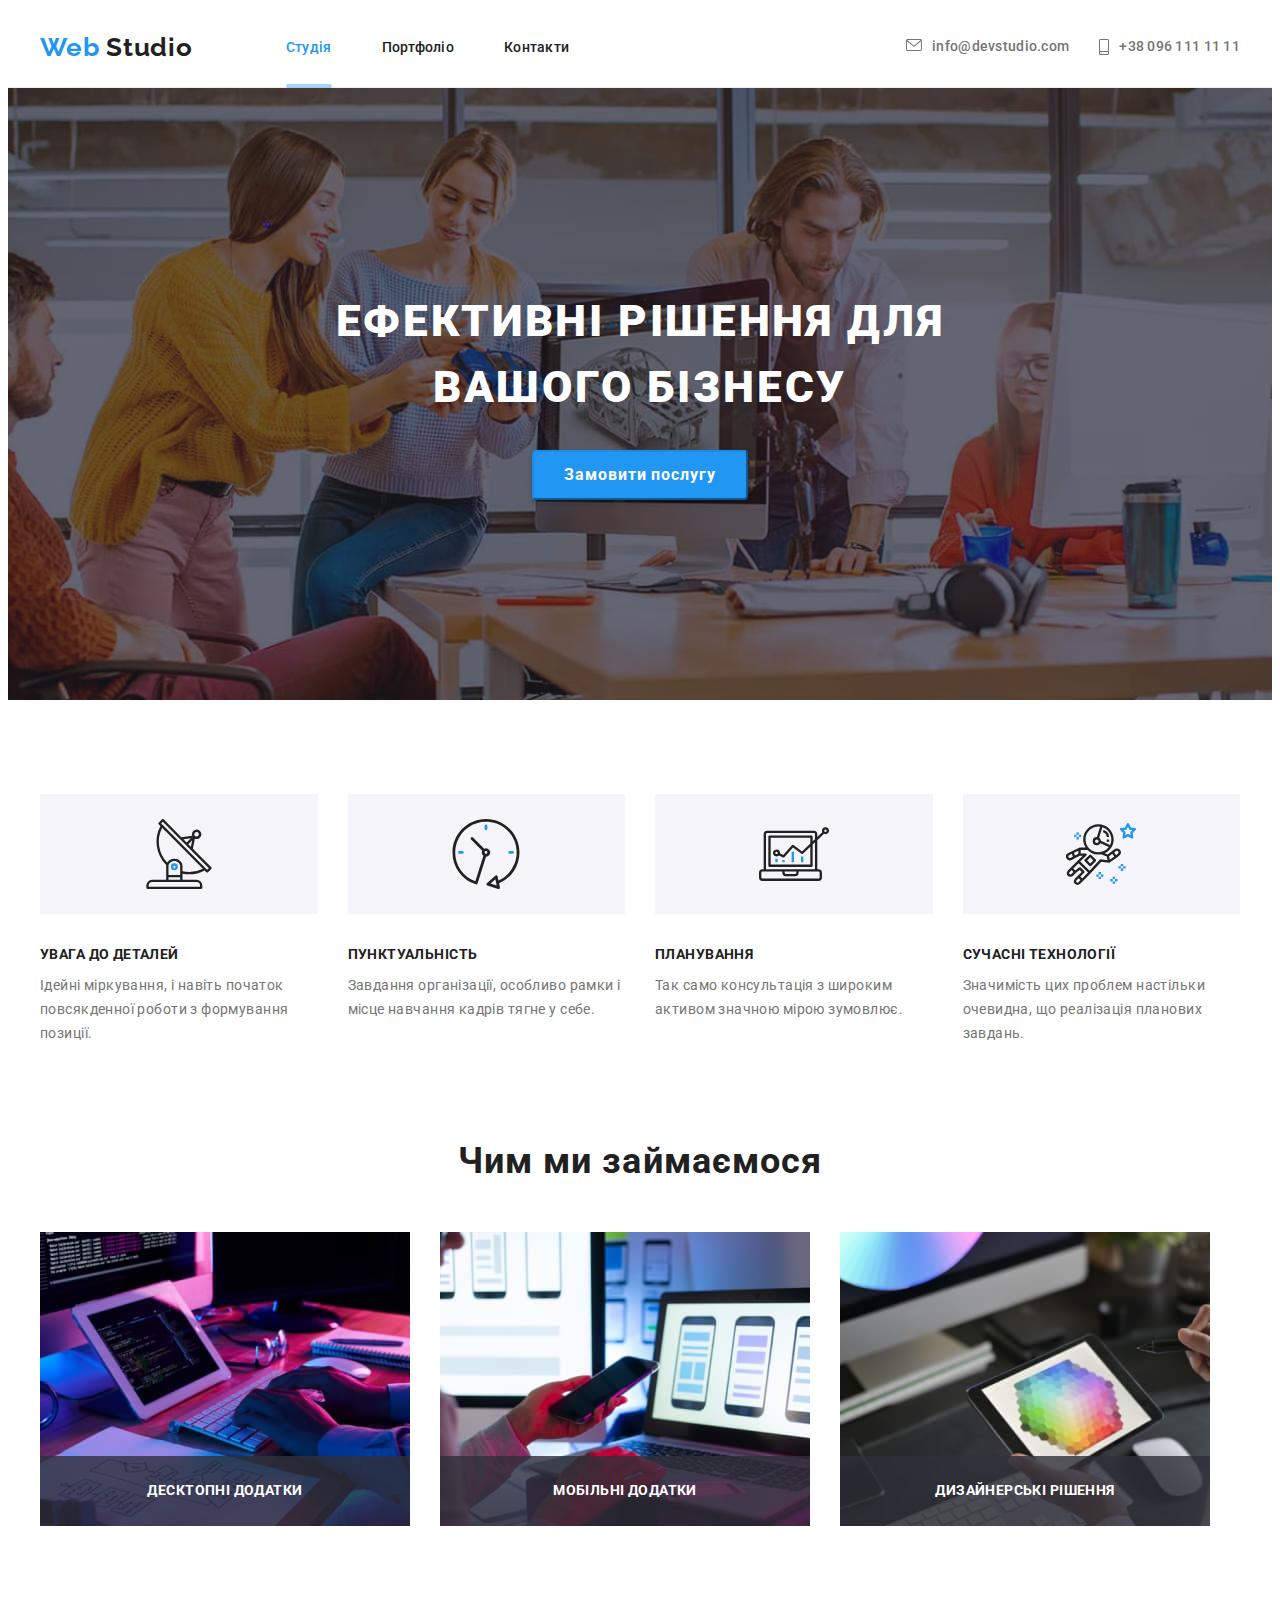
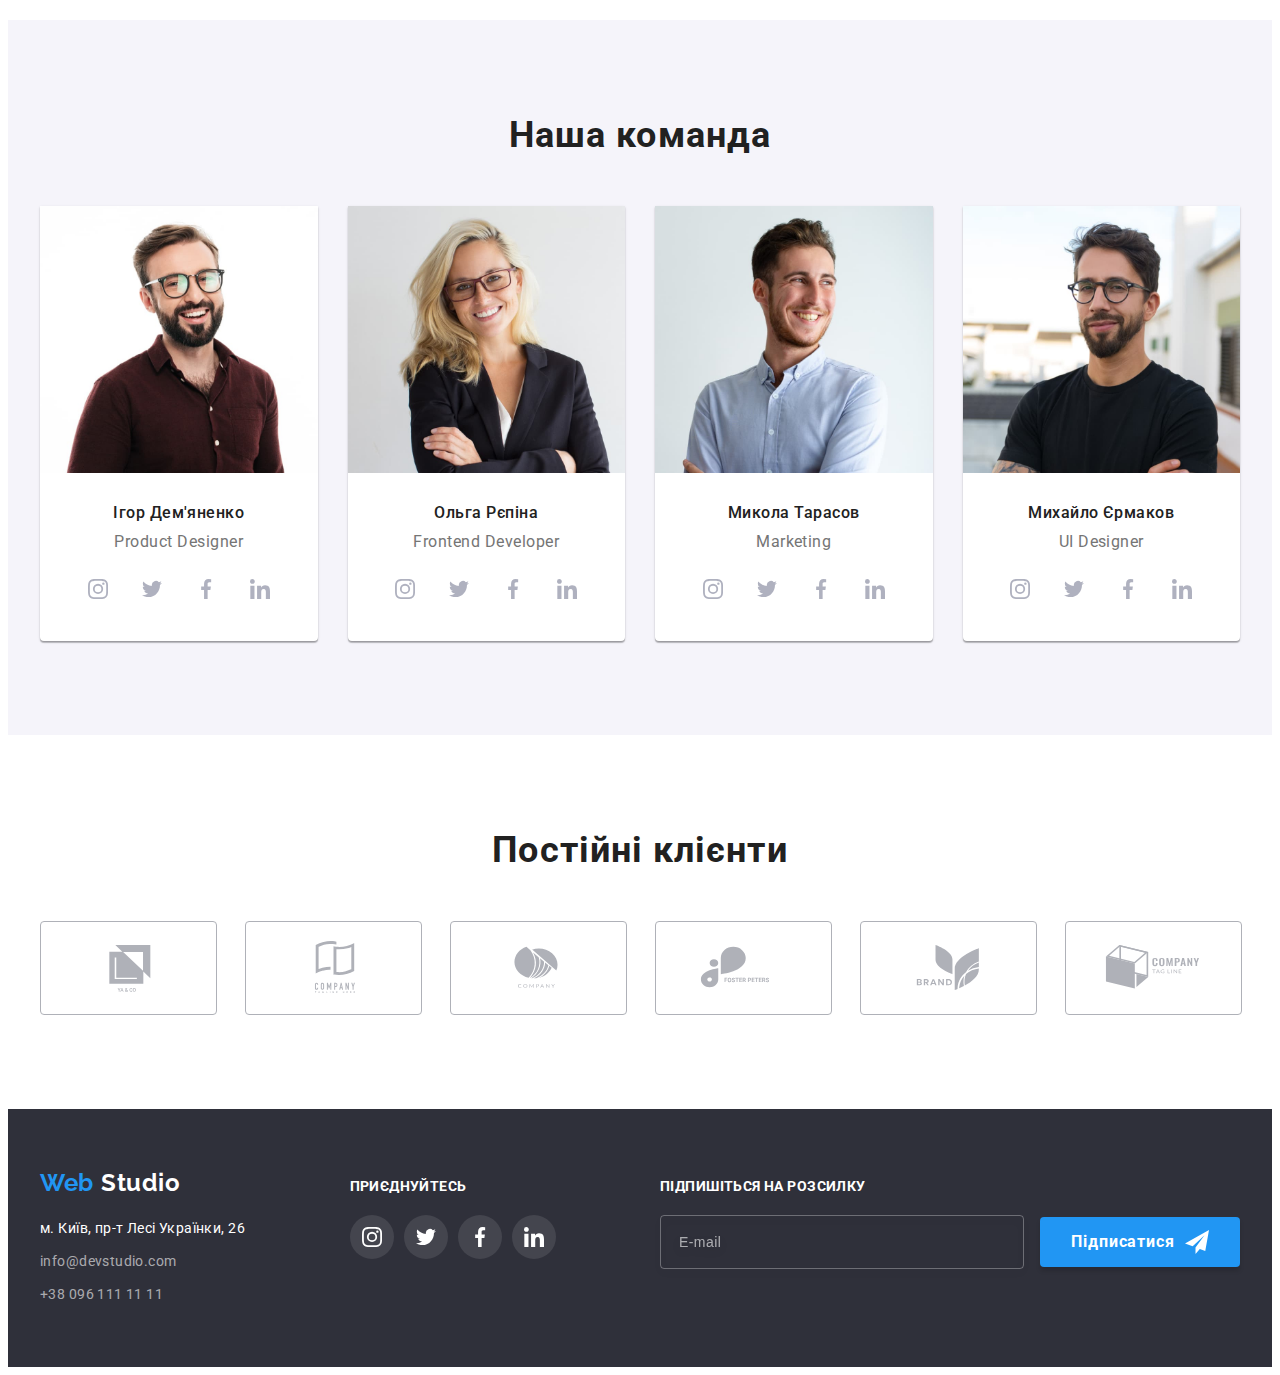
==== commit 81449943: "mistakes are fixed" ====
--- a/index.html
+++ b/index.html
@@ -64,22 +64,21 @@
 						</li>
 					</ul>
 				</div>
-
-				<buton class="menu-open" type="button">
+				<button class="menu-open" type="button">
 					<svg class="menu-btn-open" width="40" height="40">
 						<use href="./images/icons.svg#icon-menu"></use>
 					</svg>
-				</buton>
+				</button>
 			</div>
 			<!-- MOB-MENU -->
 			<div class="mob-menu is-hidden">
 				<div class="container">
 					<div class="mob-menu-top">
-						<buton class="menu-close" type="button">
+						<button class="menu-close" type="button">
 							<svg class="menu-btn-close" width="40" height="40">
 								<use href="./images/icons.svg#icon-menu-close"></use>
 							</svg>
-						</buton>
+						</button>
 						<nav class="mob-menu__nav">
 							<ul class="mob-menu__list list">
 								<li class="mob-menu__item">
@@ -168,23 +167,22 @@
 						<li class="activity-list__item">
 							<picture>
 								<source
-									srcset="./images.img1.jpg 1x, ./images/img1-2x.jpg 2x"
+									srcset="./images/img1.jpg 1x, ./images/img1-2x.jpg 2x"
 									media="(min-width: 1200px)"
 								/>
 								<img
 									class="activity-list__pic"
-									src="images/img1.jpg"
+									src="./images/img1.jpg"
 									alt="Creating progects"
 									width="370"
 								/>
 							</picture>
-
 							<p class="activity-list__item-title">Десктопні додатки</p>
 						</li>
 						<li class="activity-list__item">
 							<picture>
 								<source
-									srcset="./images.img2.jpg 1x, ./images/img2-2x.jpg 2x"
+									srcset="./images/img2.jpg 1x, ./images/img2-2x.jpg 2x"
 									media="(min-width: 1200px)"
 								/>
 								<img class="activity-list__pic" src="images/img2.jpg" alt="Visualization" width="370" />
@@ -194,10 +192,10 @@
 						<li class="activity-list__item">
 							<picture>
 								<source
-									srcset="./images.img3.jpg 1x, ./images/img3-2x.jpg 2x"
+									srcset="./images/img3.jpg 1x, ./images/img3-2x.jpg 2x"
 									media="(min-width: 1200px)"
 								/>
-								<img class="activity-list__pic" src="images/img3.jpg" alt="Visualization" width="370" />
+								<img class="activity-list__pic" src="images/img3.jpg" alt="design" width="370" />
 							</picture>
 							<p class="activity-list__item-title">Дизайнерські рішення</p>
 						</li>
--- a/css/main.min.css
+++ b/css/main.min.css
@@ -1 +1 @@
-:root{--primary-text-color: #757575;--title-text-color: #212121;--title-second-color: #ffffff;--accent-text-color: #2196f3;--bg-color: #2f303a;--light-grey-color: #f5f4fa;--grey-contacts-color: rgba(255, 255, 255, 0.6);--btn-blue-color: #188ce8;--border-icon-color: rgba(175, 177, 184, 1);--animation-mode: 250ms cubic-bezier(0.4, 0, 0.2, 1)}p,h1,h2,h3,h4,h5,h6{margin:0}ul{margin:0;padding-left:0}a{color:currentColor}img{display:block;max-width:100%;height:auto}button{cursor:pointer}textarea{resize:none}body{font-family:"roboto",sans-serif;color:var(--primary-text-color);background:var(--title-second-color)}.list{list-style:none}.link{color:currentColor;text-decoration:none}.no-scroll{overflow:hidden}.visually-hidden{position:absolute;width:1px;height:1px;margin:-1px;border:0;padding:0;white-space:nowrap;clip-path:inset(100%);clip:rect(0 0 0 0);overflow:hidden}.is-hidden{visibility:hidden;opacity:0;pointer-events:none}.logo{text-decoration:none;font-family:"Raleway",sans-serif;font-style:normal;font-weight:700;font-size:24px;line-height:1.17;letter-spacing:.03em;color:var(--title-text-color)}.logo--color-white{color:var(--title-second-color)}.logo--color-blue{color:var(--accent-text-color)}.header__logo{margin-right:auto;transition:color var(--animation-mode)}.header__logo:hover,.header__logo:focus{color:var(--accent-text-color)}@media screen and (min-width: 1200px){.header__logo{margin-right:93px;font-size:26px;line-height:1.92}}.container{width:100%;margin-left:auto;margin-right:auto;padding-left:15px;padding-right:15px}@media screen and (min-width: 480px){.container{max-width:480px}}@media screen and (min-width: 768px){.container{max-width:768px}}@media screen and (min-width: 1200px){.container{max-width:1200px}}.title{font-weight:700;font-size:28px;line-height:1.18;text-align:center;letter-spacing:.03em;color:var(--title-text-color)}@media screen and (min-width: 1200px){.title{font-size:36px;line-height:1.17}}.section{padding-top:94px;padding-bottom:94px}.exclusion{padding-top:0}.backdrop{position:fixed;top:0;left:0;width:100%;height:100%;background-color:rgba(0,0,0,.2);opacity:1;transition:opacity var(--animation-mode),visibility var(--animation-mode)}.backdrop.is-hidden{visibility:hidden;opacity:0;pointer-events:none}.backdrop.is-hidden .modal{transform:translate(-50%, -50%) scale(0.5) rotate(360deg)}.modal{position:absolute;top:50%;left:50%;width:300px;min-height:609px;transform:translate(-50%, -50%) scale(1) rotate(0);background-color:var(--title-second-color);box-shadow:0px 1px 3px rgba(0,0,0,.12),0px 1px 1px rgba(0,0,0,.14),0px 2px 1px rgba(0,0,0,.2);border-radius:4px;transition:transform var(--animation-mode);padding:40px}@media screen and (min-width: 480px){.modal{width:450px}}@media screen and (min-width: 1200px){.modal{width:528px;min-height:581px}}.modal-close{fill:currentColor;transition:color var(--animation-mode)}.modal-btn-close{position:absolute;top:8px;right:8px;width:30px;height:30px;border-radius:50%;display:flex;align-items:center;justify-content:center;background:var(--title-second-color);border:1px solid rgba(0,0,0,.1)}.modal-btn-close:hover>.modal-close,.modal-btn-close:focus>.modal-close{color:var(--accent-text-color)}.client-registranion{margin-left:auto;margin-right:auto}.registration-title{display:flex;text-align:center;font-weight:700;font-size:16px;line-height:1.15;letter-spacing:.03em;justify-content:center;color:var(--title-text-color);margin-bottom:12px}@media screen and (min-width: 480px){.registration-title{font-size:20px}}.form-field{display:flex;flex-direction:column;margin-bottom:10px}.reg-comment{margin-bottom:20px}.form-textarea{padding:12px 16px;border:1px solid rgba(33,33,33,.2);border-radius:4px;outline:none;transition:border-color var(--animation-mode);cursor:pointer}.form-textarea:focus,.form-textarea:hover{border-color:var(--accent-text-color)}.form-textarea::placeholder{font-weight:400;font-size:12px;line-height:1.17;letter-spacing:.01em;color:rgba(117,117,117,.5)}.input-wrap{position:relative}.form-input{width:100%;height:40px;padding-left:42px;border:1px solid rgba(33,33,33,.2);border-radius:4px;cursor:pointer;outline:none;transition:border-color var(--animation-mode)}.form-input:focus,.form-input:hover{border-color:var(--accent-text-color)}.input-icon{position:absolute;top:50%;left:12px;transform:translateY(-50%);transition:fill var(--animation-mode)}.form-input:focus+.input-icon,.form-input:hover+.input-icon{fill:var(--accent-text-color)}.form-label{font-weight:400;font-size:12px;line-height:1.17;letter-spacing:.01em;color:var(--primary-text-color);margin-bottom:4px}.agreement-field{display:flex;justify-content:center;font-weight:400;font-size:11px;line-height:1.17;letter-spacing:.03em;color:var(--primary-text-color);margin-bottom:30px}@media screen and (min-width: 480px){.agreement-field{font-size:12px}}@media screen and (min-width: 1200px){.agreement-field{font-size:14px;line-height:2}}.label-checkbox{display:flex;align-items:center;cursor:pointer;transition:color var(--animation-mode)}.label-checkbox span{display:flex;align-items:center;justify-content:center;border:2px solid var(--title-text-color);width:16px;height:15px;border-radius:2px;margin-right:8.38px;transition:boder-color var(--animation-mode)}.form-checkbox:focus+.label-checkbox span,.form-checkbox:hover+.label-checkbox span{border-color:var(--accent-text-color)}.form-checkbox:checked+.label-checkbox span{background-color:var(--accent-text-color);border:none}.label-checkbox:focus,.label-checkbox:hover{color:var(--accent-text-color)}.check-icon{fill:rgba(0,0,0,0)}.form-checkbox:checked+.label-checkbox .check-icon{fill:var(--title-second-color)}.agreement-link{letter-spacing:.03em;text-decoration-line:underline;color:var(--accent-text-color)}.reg-btn{font-family:inherit;background:var(--accent-text-color);box-shadow:0px 4px 4px rgba(0,0,0,.15);border-radius:4px;border-color:rgba(0,0,0,0);min-width:200px;height:50px;font-weight:700;font-size:16px;line-height:1.88;display:block;margin:auto;align-items:center;text-align:center;letter-spacing:.06em;color:var(--title-second-color);transition:background var(--animation-mode)}.reg-btn:focus,.reg-btn:hover{background:var(--btn-blue-color)}.socials{display:flex;justify-content:center;column-gap:10px}.socials__link{width:44px;height:44px;border-radius:50%;display:flex;align-items:center;justify-content:center;color:#afb1bf;transition:color var(--animation-mode),background-color var(--animation-mode)}.socials__link:hover,.socials__link:focus{background-color:var(--accent-text-color);color:var(--title-second-color)}.socials__icon{fill:currentColor}.header{width:100%;border-bottom:1px solid #ececec}.header-container{display:flex;align-items:center;display:flex;align-items:center;justify-content:space-around}@media screen and (min-width: 1200px){.header{justify-content:space-around}}@media screen and (min-width: 768px){.logo-div{display:flex;flex-basis:33.3333333333%}}@media screen and (min-width: 768px){.nav-div{display:flex;flex-basis:33.3333333333%}}.navigation__list{font-weight:500;font-size:14px;line-height:1.14;letter-spacing:.02em;color:var(--title-text-color);display:none}@media screen and (min-width: 768px){.navigation__list{display:flex}}.navigation__item:not(:last-child){margin-right:50px}.navigation__link{display:inline-block;padding-top:32px;transition:color var(--animation-mode)}.navigation__link:hover,.navigation__link:focus{color:var(--accent-text-color)}.navigation__link.current{color:var(--accent-text-color)}.navigation__link.current::after{content:"";display:block;height:4px;margin-top:28px;margin-bottom:-1px;background-color:var(--accent-text-color);opacity:.4;border-radius:2px}@media screen and (min-width: 768px){.contacts{display:flex;flex-basis:33.3333333333%}}.contact{font-weight:500;font-size:12px;line-height:1.1666666667;letter-spacing:.02em;display:flex;align-items:center}@media screen and (min-width: 1200px){.contact{font-size:14px;line-height:1.14}}.contact__link{transition:color var(--animation-mode)}.contact__link:hover,.contact__link:focus{color:var(--accent-text-color)}.contact__icon{fill:currentColor;background-position:center;background-size:contain;margin-right:10px}.header__contact{margin-left:auto;gap:10px;display:none}@media screen and (min-width: 768px){.header__contact{display:flex}}@media screen and (min-width: 768px)and (max-width: 1199px){.header__contact{flex-wrap:wrap;flex-direction:column;align-items:flex-start}}@media screen and (min-width: 1200px){.header__contact{gap:30px}}.menu-open{margin-left:auto;margin-top:10px}@media screen and (min-width: 768px){.menu-open{visibility:hidden;opacity:0;pointer-events:none;margin-right:0;position:absolute}}.mob-menu{position:fixed;z-index:2;width:100vw;height:100vh;padding-left:25px;padding-bottom:48px;padding-top:48px;background:#fff;box-shadow:0px 4px 8px rgba(0,0,0,.04),0px 2px 4px rgba(0,0,0,.08),0px 1px 3px rgba(0,0,0,.16);top:0;transition:opacity var(--animation-mode),visibility var(--animation-mode)}.mob-menu>.container{display:flex;flex-direction:column;height:100%;justify-content:space-between;overflow:auto}@media screen and (min-width: 768px){.mob-menu{display:none}}.menu-btn-close{position:absolute;top:10px;right:15px;fill:var(--title-text-color);transition:fill var(--animation-mode)}.menu-btn-close:hover,.menu-btn-close:focus{fill:var(--accent-text-color)}.mob-menu__item:not(:last-child){margin-bottom:32px}.mob-menu__link{font-weight:500;font-size:40px;line-height:1.18;letter-spacing:.02em;color:var(--title-text-color);transition:color var(--animation-mode)}.mob-menu__link:hover,.mob-menu__link:focus{color:var(--accent-text-color)}.mob-contact{margin-bottom:64px}.mob-contact__tel{font-weight:500;font-size:24px;line-height:1.77;letter-spacing:.02em;color:var(--accent-text-color);margin-bottom:32px}@media screen and (min-width: 480px){.mob-contact__tel{font-size:34px}}.mob-contact__mail{display:block;font-weight:500;font-size:24px;line-height:1.17;letter-spacing:.02em;color:var(--primary-text-colo)}.mob-soc{display:flex;margin-left:-10px}.mob-soc__item:not(:last-child){border-right:1px solid rgba(33,33,33,.2)}.mob-soc__link{font-weight:500;font-size:14px;line-height:1.2222222222;letter-spacing:.02em;color:var(--accent-text-color);padding-right:5px;padding-left:5px}@media screen and (min-width: 480px){.mob-soc__link{font-size:18px;padding-right:10px}}.hero{width:100%;background-color:var(--bg-color);margin-right:auto;margin-left:auto;padding-top:118px;padding-bottom:118px;background-image:linear-gradient(rgba(47, 48, 58, 0.4), rgba(47, 48, 58, 0.4)),url(../images/hero-bg-mob.jpg);background-repeat:no-repeat;background-position:center;background-size:cover}@media(min-device-pixel-ratio: 2),(min-resolution: 192dpi),(min-resolution: 2dppx){.hero{background-image:linear-gradient(rgba(47, 48, 58, 0.4), rgba(47, 48, 58, 0.4)),url(../images/hero-bg-mob-2x.jpg)}}@media screen and (min-width: 768px){.hero{background-image:linear-gradient(rgba(47, 48, 58, 0.4), rgba(47, 48, 58, 0.4)),url(../images/hero-bg-tab.jpg)}}@media screen and (min-width: 768px)and (min-device-pixel-ratio: 2),screen and (min-width: 768px)and (min-resolution: 192dpi),screen and (min-width: 768px)and (min-resolution: 2dppx){.hero{background-image:linear-gradient(rgba(47, 48, 58, 0.4), rgba(47, 48, 58, 0.4)),url(../images/hero-bg-tab-2x.jpg)}}@media screen and (min-width: 1200px){.hero{padding-top:200px;padding-bottom:200px;background-image:linear-gradient(rgba(47, 48, 58, 0.4), rgba(47, 48, 58, 0.4)),url(../images/header.jpg)}}@media screen and (min-width: 1200px)and (min-device-pixel-ratio: 2),screen and (min-width: 1200px)and (min-resolution: 192dpi),screen and (min-width: 1200px)and (min-resolution: 2dppx){.hero{background-image:linear-gradient(rgba(47, 48, 58, 0.4), rgba(47, 48, 58, 0.4)),url(../images/hero-bg-2x.jpg)}}.hero__title{color:var(--title-second-color);font-weight:900;font-size:26px;line-height:1.6;letter-spacing:.06em;text-align:center;text-transform:uppercase;width:100%;margin:0 auto 30px}@media screen and (min-width: 768px){.hero__title{max-width:360px}}@media screen and (min-width: 1200px){.hero__title{font-weight:900;font-size:44px;line-height:1.5;letter-spacing:.06em;max-width:696px}}.hero__btn{font-family:inherit;color:var(--title-second-color);background-color:var(--accent-text-color);font-weight:700;font-size:16px;line-height:1.88;letter-spacing:.06em;display:flex;align-items:center;box-shadow:0px 4px 4px rgba(0,0,0,.15);border-radius:4px;border-color:var(--btn-blue-color);display:block;margin:0 auto;min-width:200px;height:50px;transition:background-color var(--animation-mode)}@media screen and (min-width: 1200px){.hero__btn{min-width:216px}}.hero__btn:hover,.hero__btn:focus{background-color:var(--btn-blue-color)}.benefits-list{display:flex;flex-wrap:wrap;gap:30px}@media screen and (min-width: 768px){.benefits-list-item{width:calc((100% - 30px)/2)}}@media screen and (min-width: 1200px){.benefits-list-item{width:calc((100% - 90px)/4)}}.benefits-list-item::before{content:"";display:block;width:100%;height:120px;background-size:70px;background-repeat:no-repeat;background-position:center;margin-bottom:30px;background-color:var(--light-grey-color)}.benefits-title{margin-bottom:10px;font-weight:700;font-size:14px;line-height:1.43;letter-spacing:.03em;text-align:center;text-transform:uppercase;color:var(--title-text-color)}@media screen and (min-width: 768px){.benefits-title{text-align:left}}.benefits-text{font-weight:400;font-size:14px;line-height:1.71;letter-spacing:.03em;color:var(--primary-text-color);max-width:100%}.icon-antena::before{background-image:url(../images/svg/antenna.svg);width:100%}.icon-clock::before{background-image:url(../images/svg/clock.svg);width:100%}.icon-diagram::before{background-image:url(../images/svg/diagram.svg);width:100%}.icon-astronaut::before{background-image:url(../images/svg/astronaut.svg);width:100%}.activity{display:none}@media screen and (min-width: 1200px){.activity{display:block}.activity__title{margin-bottom:50px}.activity-list{display:flex}.activity-list__item{position:relative}.activity-list__item:not(:last-child){margin-right:30px}.activity-list__item-title{position:absolute;display:flex;align-items:center;width:370px;height:70px;bottom:0;background:rgba(47,48,58,.8);font-weight:700;font-size:14px;line-height:1.14;letter-spacing:.03em;justify-content:center;text-transform:uppercase;color:var(--title-second-color)}}.team-section--bg-grey{background-color:var(--light-grey-color)}.team-section__title{background-color:rgba(0,0,0,0);margin-bottom:50px}.team__member{font-weight:500;font-size:16px;line-height:1.19;letter-spacing:.03em;text-align:center;color:var(--title-text-color);margin-bottom:10px}.team__text{font-size:16px;line-height:1.19;letter-spacing:.03em;text-align:center;margin-bottom:16px}.team-list{display:flex;flex-wrap:wrap;gap:30px}.team-list__item{width:100%;background-color:var(--title-second-color);box-shadow:0px 1px 3px rgba(0,0,0,.12),0px 1px 1px rgba(0,0,0,.14),0px 2px 1px rgba(0,0,0,.2);border-radius:0px 0px 4px 4px}@media screen and (min-width: 768px){.team-list__item{width:calc((100% - 30px)/2)}}@media screen and (min-width: 1200px){.team-list__item{width:calc((100% - 90px)/4)}}.team-list__team{padding-top:30px;padding-bottom:30px}.clietnt__title{margin-bottom:50px}.clients-list{display:flex;flex-wrap:wrap;justify-content:space-between;gap:30px}.clients-item{width:calc((100% - 30px)/2)}@media screen and (min-width: 768px){.clients-item{width:calc((100% - 60px)/3)}}@media screen and (min-width: 1200px){.clients-item{width:calc((100% - 150px)/6)}}.clients-logo{fill:currentColor}.clients-logo-link{display:flex;align-items:center;width:100%;height:92px;justify-content:center;border:1px solid var(--border-icon-color);color:#afb1b8;border-radius:4px;transition:border-color var(--animation-mode),color var(--animation-mode)}.clients-logo-link:hover,.clients-logo-link:focus{border-color:var(--accent-text-color);color:var(--accent-text-color)}.basement{background-color:var(--bg-color);padding-top:60px;padding-bottom:60px}.basement-addres{margin-top:20px}.basement-addres__title{font-style:normal;margin-bottom:9px;font-weight:400;font-size:14px;line-height:1.71;letter-spacing:.03em;color:var(--title-second-color)}.basement-list{font-style:normal;font-weight:400;font-size:14px;line-height:1.71;letter-spacing:.03em;color:var(--grey-contacts-color)}.basement-container{display:flex;align-items:baseline;justify-content:space-around;flex-wrap:wrap;text-align:center;gap:60px}@media screen and (min-width: 1200px){.basement-container{gap:0;flex-wrap:nowrap;justify-content:space-between;text-align:start}}.basement-mail-link{display:inline-block}@media screen and (min-width: 768px)and (max-width: 1199px){.footer-section{flex-basis:calc((100% - 60px)/3)}}.bs-contact{margin-bottom:9px}.footer__join{justify-content:end}@media screen and (min-width: 768px)and (max-width: 1199px){.footer__join{flex-basis:calc((100% - 60px)/3)}}.join__title{font-weight:700;font-size:14px;line-height:1.14;letter-spacing:.03em;text-transform:uppercase;color:var(--title-second-color);margin-bottom:20px;display:inline-block}.socials__icon--color-white{fill:var(--title-second-color)}.socials__link--color-grey{background:rgba(255,255,255,.1)}.sign-label{display:flex;font-weight:700;font-size:14px;line-height:1.14;letter-spacing:.03em;text-transform:uppercase;color:var(--title-second-color);margin-bottom:20px;justify-content:center}@media screen and (min-width: 1200px){.sign-label{justify-content:start}}.sign-input{font-weight:400;font-size:14px;line-height:1.25;letter-spacing:.03em;display:flex;margin-bottom:20px;color:rgba(255,255,255,.6);min-width:300px;height:50px;border:1px solid rgba(255,255,255,.3);filter:drop-shadow(0px 4px 4px rgba(0, 0, 0, 0.15));border-radius:4px;background-color:rgba(0,0,0,0)}@media screen and (min-width: 480px)and (max-width: 1199px){.sign-input{min-width:450px}}@media screen and (min-width: 1200px){.sign-input{display:inline-flex;width:358px}}.sign-input::placeholder{font-weight:400;font-size:14px;line-height:1.25;letter-spacing:.03em;display:flex;align-items:center;padding-left:16px;padding-bottom:15px;color:var(--grey-contacts-color)}.sign-btn{font-family:inherit;min-width:200px;height:50px;background:var(--accent-text-color);box-shadow:0px 4px 4px rgba(0,0,0,.15);border-radius:4px;border-color:rgba(0,0,0,0);font-weight:700;font-size:16px;line-height:1.88;letter-spacing:.06em;display:inline-flex;align-items:center;justify-content:center;color:var(--title-second-color);transition:background var(--animation-mode)}@media screen and (min-width: 1200px){.sign-btn{margin-left:12px}}.sign-btn:focus,.sign-btn:hover{background:var(--btn-blue-color)}.sign-up-icon{fill:currentColor;margin-left:10px}@media screen and (min-width: 1200px){.sign-up-mail{flex-basis:calc((100% - 120px)/3)}}.portfolio-menu-list{display:flex;flex-wrap:wrap;margin-bottom:40px;column-gap:8px}@media screen and (max-width: 767px){.portfolio-menu-list{row-gap:15px}}@media screen and (min-width: 768px){.portfolio-menu-list{justify-content:center}}.menu-btn{border-radius:4px;background-color:var(--light-grey-color);font-family:inherit;font-weight:500;font-size:16px;line-height:1.63;letter-spacing:.03em;color:var(--title-text-color);border-radius:4px;padding:6px 23px;border-color:rgba(0,0,0,0);transition:box-shadow var(--animation-mode),color var(--animation-mode),background-color var(--animation-mode)}.menu-btn:hover,.menu-btn:focus{color:var(--title-second-color);background-color:var(--accent-text-color);box-shadow:0px 3px 1px rgba(0,0,0,.1),0px 1px 2px rgba(0,0,0,.08),0px 2px 2px rgba(0,0,0,.12)}.portfolio-title{font-weight:700;font-size:18px;line-height:2;letter-spacing:.06em;color:var(--title-text-color);margin-bottom:4px}.portfolio-progects{display:flex;flex-wrap:wrap;margin-left:-30px;margin-top:-30px}@media(max-width: 767px){.portfolio-progects{flex-direction:column}}.portfolio-item{flex-basis:calc(50% - 30px);margin-left:30px;margin-top:30px}@media screen and (min-width: 1200px){.portfolio-item{flex-basis:calc(33.3333333333% - 30px)}}.portfolio-text{font-weight:400;font-size:16px;line-height:1.88;letter-spacing:.03em}.card-content{padding:20px 24px;border:1px solid #eee;border-top:none;flex-grow:1}.porfolio-link{display:flex;flex-direction:column;height:100%;transition:box-shadow var(--animation-mode)}.porfolio-link:hover,.porfolio-link:focus{box-shadow:0px 1px 1px rgba(0,0,0,.12),0px 4px 4px rgba(0,0,0,.06),1px 4px 6px rgba(0,0,0,.16)}.card-thumb{position:relative;overflow:hidden}.portfolio-overlay{position:absolute;width:100%;height:100%;top:0;left:0;background:rgba(33,150,243,.9);transform:translateY(100%);transition:transform var(--animation-mode)}.portfolio-item:hover .portfolio-overlay,.portfolio-item:focus .portfolio-overlay{transform:translateY(0)}.portfolio-article{position:absolute;width:322px;height:168px;top:50%;left:50%;transform:translate(-50%, -50%);font-weight:400;font-size:18px;line-height:1.56;letter-spacing:.03em;color:var(--title-second-color)}/*# sourceMappingURL=main.min.css.map */+:root{--primary-text-color: #757575;--title-text-color: #212121;--title-second-color: #ffffff;--accent-text-color: #2196f3;--bg-color: #2f303a;--light-grey-color: #f5f4fa;--grey-contacts-color: rgba(255, 255, 255, 0.6);--btn-blue-color: #188ce8;--border-icon-color: rgba(175, 177, 184, 1);--animation-mode: 250ms cubic-bezier(0.4, 0, 0.2, 1)}p,h1,h2,h3,h4,h5,h6{margin:0}ul{margin:0;padding-left:0}a{color:currentColor}img{display:block;max-width:100%;height:auto}button{cursor:pointer}textarea{resize:none}body{font-family:"roboto",sans-serif;color:var(--primary-text-color);background:var(--title-second-color)}.list{list-style:none}.link{color:currentColor;text-decoration:none}.no-scroll{overflow:hidden}.visually-hidden{position:absolute;width:1px;height:1px;margin:-1px;border:0;padding:0;white-space:nowrap;clip-path:inset(100%);clip:rect(0 0 0 0);overflow:hidden}.is-hidden{visibility:hidden;opacity:0;pointer-events:none}.logo{text-decoration:none;font-family:"Raleway",sans-serif;font-style:normal;font-weight:700;font-size:24px;line-height:1.17;letter-spacing:.03em;color:var(--title-text-color)}.logo--color-white{color:var(--title-second-color)}.logo--color-blue{color:var(--accent-text-color)}.header__logo{margin-right:auto;transition:color var(--animation-mode)}.header__logo:hover,.header__logo:focus{color:var(--accent-text-color)}@media screen and (min-width: 768px){.header__logo{margin-right:88px}}@media screen and (min-width: 1200px){.header__logo{margin-right:93px;font-size:26px;line-height:1.92}}.container{width:100%;margin-left:auto;margin-right:auto;padding-left:15px;padding-right:15px}@media screen and (min-width: 480px){.container{max-width:480px}}@media screen and (min-width: 768px){.container{max-width:768px}}@media screen and (min-width: 1200px){.container{max-width:1200px}}.title{font-weight:700;font-size:28px;line-height:1.18;text-align:center;letter-spacing:.03em;color:var(--title-text-color)}@media screen and (min-width: 1200px){.title{font-size:36px;line-height:1.17}}.section{padding-top:94px;padding-bottom:94px}.exclusion{padding-top:0}.backdrop{position:fixed;top:0;left:0;width:100%;height:100%;background-color:rgba(0,0,0,.2);opacity:1;transition:opacity var(--animation-mode),visibility var(--animation-mode)}.backdrop.is-hidden{visibility:hidden;opacity:0;pointer-events:none}.backdrop.is-hidden .modal{transform:translate(-50%, -50%) scale(0.5) rotate(360deg)}.modal{position:absolute;top:50%;left:50%;width:300px;max-height:98%;transform:translate(-50%, -50%) scale(1) rotate(0);background-color:var(--title-second-color);box-shadow:0px 1px 3px rgba(0,0,0,.12),0px 1px 1px rgba(0,0,0,.14),0px 2px 1px rgba(0,0,0,.2);border-radius:4px;transition:transform var(--animation-mode);padding:40px}@media screen and (min-width: 480px){.modal{width:450px;min-height:609px}}@media screen and (min-width: 1200px){.modal{width:528px;min-height:581px}}.modal-close{fill:currentColor;transition:color var(--animation-mode)}.modal-btn-close{position:absolute;top:8px;right:8px;width:30px;height:30px;border-radius:50%;display:flex;align-items:center;justify-content:center;background:var(--title-second-color);border:1px solid rgba(0,0,0,.1)}.modal-btn-close:hover>.modal-close,.modal-btn-close:focus>.modal-close{color:var(--accent-text-color)}.client-registranion{margin-left:auto;margin-right:auto}.registration-title{display:flex;text-align:center;font-weight:700;font-size:16px;line-height:1.15;letter-spacing:.03em;justify-content:center;color:var(--title-text-color);margin-bottom:12px}@media screen and (min-width: 480px){.registration-title{font-size:20px}}.form-field{display:flex;flex-direction:column;margin-bottom:10px}.reg-comment{margin-bottom:20px}.form-textarea{padding:12px 16px;border:1px solid rgba(33,33,33,.2);border-radius:4px;outline:none;transition:border-color var(--animation-mode);cursor:pointer}.form-textarea:focus,.form-textarea:hover{border-color:var(--accent-text-color)}.form-textarea::placeholder{font-weight:400;font-size:12px;line-height:1.17;letter-spacing:.01em;color:rgba(117,117,117,.5)}.input-wrap{position:relative}.form-input{width:100%;height:40px;padding-left:42px;border:1px solid rgba(33,33,33,.2);border-radius:4px;cursor:pointer;outline:none;transition:border-color var(--animation-mode)}.form-input:focus,.form-input:hover{border-color:var(--accent-text-color)}.input-icon{position:absolute;top:50%;left:12px;transform:translateY(-50%);transition:fill var(--animation-mode)}.form-input:focus+.input-icon,.form-input:hover+.input-icon{fill:var(--accent-text-color)}.form-label{font-weight:400;font-size:12px;line-height:1.17;letter-spacing:.01em;color:var(--primary-text-color);margin-bottom:4px}.agreement-field{display:flex;justify-content:center;font-weight:400;font-size:9px;line-height:1.17;letter-spacing:.03em;color:var(--primary-text-color);margin-bottom:30px}@media screen and (min-width: 480px){.agreement-field{font-size:12px}}@media screen and (min-width: 1200px){.agreement-field{font-size:14px;line-height:2}}.label-checkbox{display:flex;align-items:center;cursor:pointer;transition:color var(--animation-mode)}.label-checkbox span{display:flex;align-items:center;justify-content:center;border:2px solid var(--title-text-color);width:16px;height:15px;border-radius:2px;margin-right:9px;transition:boder-color var(--animation-mode)}.form-checkbox:focus+.label-checkbox span,.form-checkbox:hover+.label-checkbox span{border-color:var(--accent-text-color)}.form-checkbox:checked+.label-checkbox span{background-color:var(--accent-text-color);border:none}.label-checkbox:focus,.label-checkbox:hover{color:var(--accent-text-color)}.check-icon{fill:rgba(0,0,0,0)}.form-checkbox:checked+.label-checkbox .check-icon{fill:var(--title-second-color)}.agreement-link{letter-spacing:.03em;text-decoration-line:underline;color:var(--accent-text-color)}.reg-btn{font-family:inherit;background:var(--accent-text-color);box-shadow:0px 4px 4px rgba(0,0,0,.15);border-radius:4px;border-color:rgba(0,0,0,0);min-width:200px;height:50px;font-weight:700;font-size:16px;line-height:1.88;display:block;margin:auto;align-items:center;text-align:center;letter-spacing:.06em;color:var(--title-second-color);transition:background var(--animation-mode)}.reg-btn:focus,.reg-btn:hover{background:var(--btn-blue-color)}.socials{display:flex;justify-content:center;column-gap:10px}.socials__link{width:44px;height:44px;border-radius:50%;display:flex;align-items:center;justify-content:center;color:#afb1bf;transition:color var(--animation-mode),background-color var(--animation-mode)}.socials__link:hover,.socials__link:focus{background-color:var(--accent-text-color);color:var(--title-second-color)}.socials__icon{fill:currentColor}.header{width:100%;border-bottom:1px solid #ececec}.header-container{display:flex;align-items:center;display:flex;align-items:center;justify-content:space-around}@media screen and (min-width: 1200px){.header{justify-content:space-around}}@media screen and (min-width: 768px){.logo-div{display:flex}}@media screen and (min-width: 768px){.nav-div{display:flex}}.navigation__list{font-weight:500;font-size:14px;line-height:1.14;letter-spacing:.02em;color:var(--title-text-color);display:none}@media screen and (min-width: 768px){.navigation__list{display:flex}}.navigation__item:not(:last-child){margin-right:50px}.navigation__link{display:inline-block;padding-top:32px;transition:color var(--animation-mode)}.navigation__link:hover,.navigation__link:focus{color:var(--accent-text-color)}.navigation__link.current{color:var(--accent-text-color)}.navigation__link.current::after{content:"";display:block;height:4px;margin-top:28px;margin-bottom:-1px;background-color:var(--accent-text-color);opacity:.4;border-radius:2px}@media screen and (min-width: 768px){.contacts{display:flex;margin-left:auto}}.contact{font-weight:500;font-size:12px;line-height:1.1666666667;letter-spacing:.02em;display:flex;align-items:center}@media screen and (min-width: 1200px){.contact{font-size:14px;line-height:1.14}}.contact__link{display:flex;transition:color var(--animation-mode)}.contact__link:hover,.contact__link:focus{color:var(--accent-text-color)}.contact__icon{fill:currentColor;background-position:center;background-size:contain;margin-right:10px}.header__contact{margin-left:auto;gap:10px;display:none}@media screen and (min-width: 768px){.header__contact{display:flex}}@media screen and (min-width: 768px)and (max-width: 1199px){.header__contact{flex-wrap:wrap;flex-direction:column;align-items:flex-start}}@media screen and (min-width: 1200px){.header__contact{gap:30px}}.menu-open{margin-left:auto;margin-top:10px;background:rgba(0,0,0,0);border:none}@media screen and (min-width: 768px){.menu-open{visibility:hidden;opacity:0;pointer-events:none;margin-right:0;position:absolute}}.mob-menu{position:fixed;z-index:2;width:100vw;height:100vh;padding-left:25px;padding-bottom:48px;padding-top:48px;background:#fff;box-shadow:0px 4px 8px rgba(0,0,0,.04),0px 2px 4px rgba(0,0,0,.08),0px 1px 3px rgba(0,0,0,.16);top:0;transition:opacity var(--animation-mode),visibility var(--animation-mode)}.mob-menu>.container{display:flex;flex-direction:column;height:100%;justify-content:space-between;overflow:auto}@media screen and (min-width: 768px){.mob-menu{display:none}}.menu-close{background:rgba(0,0,0,0);border:none}.menu-btn-close{position:absolute;top:10px;right:15px;fill:var(--title-text-color);transition:fill var(--animation-mode)}.menu-btn-close:hover,.menu-btn-close:focus{fill:var(--accent-text-color)}.mob-menu__item:not(:last-child){margin-bottom:32px}.mob-menu__link{font-weight:500;font-size:40px;line-height:1.18;letter-spacing:.02em;color:var(--title-text-color);transition:color var(--animation-mode)}.mob-menu__link:hover,.mob-menu__link:focus{color:var(--accent-text-color)}.mob-menu__link.current{color:var(--accent-text-color)}.mob-contact{margin-bottom:64px}.mob-contact__tel{font-weight:500;font-size:24px;line-height:1.77;letter-spacing:.02em;color:var(--accent-text-color);margin-bottom:32px}@media screen and (min-width: 480px){.mob-contact__tel{font-size:34px}}.mob-contact__mail{display:block;font-weight:500;font-size:24px;line-height:1.17;letter-spacing:.02em;color:var(--primary-text-colo)}.mob-soc{display:flex;margin-left:-10px}.mob-soc__item:not(:last-child){border-right:1px solid rgba(33,33,33,.2)}.mob-soc__link{font-weight:500;font-size:14px;line-height:1.2222222222;letter-spacing:.02em;color:var(--accent-text-color);padding-right:5px;padding-left:5px}@media screen and (min-width: 480px){.mob-soc__link{font-size:18px;padding-right:10px}}.hero{width:100%;background-color:var(--bg-color);margin-right:auto;margin-left:auto;padding-top:118px;padding-bottom:118px;background-image:linear-gradient(rgba(47, 48, 58, 0.4), rgba(47, 48, 58, 0.4)),url(../images/hero-bg-mob.jpg);background-repeat:no-repeat;background-position:center;background-size:cover}@media(min-device-pixel-ratio: 2),(min-resolution: 192dpi),(min-resolution: 2dppx){.hero{background-image:linear-gradient(rgba(47, 48, 58, 0.4), rgba(47, 48, 58, 0.4)),url(../images/hero-bg-mob-2x.jpg)}}@media screen and (min-width: 768px){.hero{background-image:linear-gradient(rgba(47, 48, 58, 0.4), rgba(47, 48, 58, 0.4)),url(../images/hero-bg-tab.jpg)}}@media screen and (min-width: 768px)and (min-device-pixel-ratio: 2),screen and (min-width: 768px)and (min-resolution: 192dpi),screen and (min-width: 768px)and (min-resolution: 2dppx){.hero{background-image:linear-gradient(rgba(47, 48, 58, 0.4), rgba(47, 48, 58, 0.4)),url(../images/hero-bg-tab-2x.jpg)}}@media screen and (min-width: 1200px){.hero{max-width:1600px;padding-top:200px;padding-bottom:200px;background-image:linear-gradient(rgba(47, 48, 58, 0.4), rgba(47, 48, 58, 0.4)),url(../images/header.jpg)}}@media screen and (min-width: 1200px)and (min-device-pixel-ratio: 2),screen and (min-width: 1200px)and (min-resolution: 192dpi),screen and (min-width: 1200px)and (min-resolution: 2dppx){.hero{background-image:linear-gradient(rgba(47, 48, 58, 0.4), rgba(47, 48, 58, 0.4)),url(../images/hero-bg-2x.jpg)}}.hero__title{color:var(--title-second-color);font-weight:900;font-size:26px;line-height:1.6;letter-spacing:.06em;text-align:center;text-transform:uppercase;width:100%;margin:0 auto 30px}@media screen and (min-width: 768px){.hero__title{max-width:360px}}@media screen and (min-width: 1200px){.hero__title{font-weight:900;font-size:44px;line-height:1.5;letter-spacing:.06em;max-width:696px}}.hero__btn{font-family:inherit;color:var(--title-second-color);background-color:var(--accent-text-color);font-weight:700;font-size:16px;line-height:1.88;letter-spacing:.06em;display:flex;align-items:center;box-shadow:0px 4px 4px rgba(0,0,0,.15);border-radius:4px;border-color:var(--btn-blue-color);display:block;margin:0 auto;min-width:200px;height:50px;transition:background-color var(--animation-mode)}@media screen and (min-width: 1200px){.hero__btn{min-width:216px}}.hero__btn:hover,.hero__btn:focus{background-color:var(--btn-blue-color)}.benefits-list{display:flex;flex-wrap:wrap;gap:30px}@media screen and (min-width: 768px){.benefits-list-item{width:calc((100% - 30px)/2)}}@media screen and (min-width: 1200px){.benefits-list-item{width:calc((100% - 90px)/4)}}.benefits-list-item::before{content:"";display:block;width:100%;height:120px;background-size:70px;background-repeat:no-repeat;background-position:center;margin-bottom:30px;background-color:var(--light-grey-color)}.benefits-title{margin-bottom:10px;font-weight:700;font-size:14px;line-height:1.43;letter-spacing:.03em;text-align:center;text-transform:uppercase;color:var(--title-text-color)}@media screen and (min-width: 768px){.benefits-title{text-align:left}}.benefits-text{font-weight:400;font-size:14px;line-height:1.71;letter-spacing:.03em;color:var(--primary-text-color);max-width:100%}.icon-antena::before{background-image:url(../images/svg/antenna.svg);width:100%}.icon-clock::before{background-image:url(../images/svg/clock.svg);width:100%}.icon-diagram::before{background-image:url(../images/svg/diagram.svg);width:100%}.icon-astronaut::before{background-image:url(../images/svg/astronaut.svg);width:100%}.activity{display:none}@media screen and (min-width: 1200px){.activity{display:flex}}.activity__title{margin-bottom:50px}.activity-list{display:flex}.activity-list__item{position:relative}.activity-list__item:not(:last-child){margin-right:30px}.activity-list__item-title{position:absolute;display:flex;align-items:center;width:370px;height:70px;bottom:0;background:rgba(47,48,58,.8);font-weight:700;font-size:14px;line-height:1.14;letter-spacing:.03em;justify-content:center;text-transform:uppercase;color:var(--title-second-color)}.team-section--bg-grey{background-color:var(--light-grey-color)}.team-section__title{background-color:rgba(0,0,0,0);margin-bottom:50px}.team__member{font-weight:500;font-size:16px;line-height:1.19;letter-spacing:.03em;text-align:center;color:var(--title-text-color);margin-bottom:10px}.team__text{font-size:16px;line-height:1.19;letter-spacing:.03em;text-align:center;margin-bottom:16px}.team-list{display:flex;flex-wrap:wrap;gap:30px}.team-list__item{width:100%;background-color:var(--title-second-color);box-shadow:0px 1px 3px rgba(0,0,0,.12),0px 1px 1px rgba(0,0,0,.14),0px 2px 1px rgba(0,0,0,.2);border-radius:0px 0px 4px 4px}@media screen and (min-width: 768px){.team-list__item{width:calc((100% - 30px)/2)}}@media screen and (min-width: 1200px){.team-list__item{width:calc((100% - 90px)/4)}}.team-list__team{padding-top:30px;padding-bottom:30px}.clietnt__title{margin-bottom:50px}.clients-list{display:flex;flex-wrap:wrap;justify-content:space-between;gap:30px}.clients-item{width:calc((100% - 30px)/2)}@media screen and (min-width: 768px){.clients-item{width:calc((100% - 60px)/3)}}@media screen and (min-width: 1200px){.clients-item{width:calc((100% - 150px)/6)}}.clients-logo{fill:currentColor}.clients-logo-link{display:flex;align-items:center;width:100%;height:92px;justify-content:center;border:1px solid var(--border-icon-color);color:#afb1b8;border-radius:4px;transition:border-color var(--animation-mode),color var(--animation-mode)}.clients-logo-link:hover,.clients-logo-link:focus{border-color:var(--accent-text-color);color:var(--accent-text-color)}.basement{background-color:var(--bg-color);padding-top:60px;padding-bottom:60px}.basement-addres{margin-top:20px}.basement-addres__title{font-style:normal;margin-bottom:9px;font-weight:400;font-size:14px;line-height:1.71;letter-spacing:.03em;color:var(--title-second-color)}.basement-list{font-style:normal;font-weight:400;font-size:14px;line-height:1.71;letter-spacing:.03em;color:var(--grey-contacts-color)}.basement-container{display:flex;align-items:baseline;justify-content:space-around;flex-wrap:wrap;text-align:center;gap:60px}@media screen and (min-width: 1200px){.basement-container{gap:0;flex-wrap:nowrap;justify-content:space-between;text-align:start}}.basement-mail-link{display:inline-block}@media screen and (min-width: 768px)and (max-width: 1199px){.footer-section{flex-basis:calc((100% - 60px)/3)}}.bs-contact{margin-bottom:9px}.footer__join{justify-content:end}@media screen and (min-width: 768px)and (max-width: 1199px){.footer__join{flex-basis:calc((100% - 60px)/3)}}.join__title{font-weight:700;font-size:14px;line-height:1.14;letter-spacing:.03em;text-transform:uppercase;color:var(--title-second-color);margin-bottom:20px;display:inline-block}.socials__icon--color-white{fill:var(--title-second-color)}.socials__link--color-grey{background:rgba(255,255,255,.1)}.sign-label{display:flex;font-weight:700;font-size:14px;line-height:1.14;letter-spacing:.03em;text-transform:uppercase;color:var(--title-second-color);margin-bottom:20px;justify-content:center}@media screen and (min-width: 1200px){.sign-label{justify-content:start}}.sign-input{font-weight:400;font-size:14px;line-height:1.25;letter-spacing:.03em;display:flex;margin-bottom:20px;color:rgba(255,255,255,.6);min-width:300px;height:50px;border:1px solid rgba(255,255,255,.3);filter:drop-shadow(0px 4px 4px rgba(0, 0, 0, 0.15));border-radius:4px;background-color:rgba(0,0,0,0)}@media screen and (min-width: 480px)and (max-width: 1199px){.sign-input{min-width:450px}}@media screen and (min-width: 1200px){.sign-input{display:inline-flex;width:358px}}.sign-input::placeholder{font-weight:400;font-size:14px;line-height:1.25;letter-spacing:.03em;display:flex;align-items:center;padding-left:16px;padding-bottom:15px;color:var(--grey-contacts-color)}.sign-btn{font-family:inherit;min-width:200px;height:50px;background:var(--accent-text-color);box-shadow:0px 4px 4px rgba(0,0,0,.15);border-radius:4px;border-color:rgba(0,0,0,0);font-weight:700;font-size:16px;line-height:1.88;letter-spacing:.06em;display:inline-flex;align-items:center;justify-content:center;color:var(--title-second-color);transition:background var(--animation-mode)}@media screen and (min-width: 1200px){.sign-btn{margin-left:12px}}.sign-btn:focus,.sign-btn:hover{background:var(--btn-blue-color)}.sign-up-icon{fill:currentColor;margin-left:10px}@media screen and (min-width: 1200px){.sign-up-mail{flex-basis:calc((100% - 120px)/3)}}.portfolio-menu-list{display:flex;flex-wrap:wrap;margin-bottom:40px;column-gap:8px}@media screen and (max-width: 767px){.portfolio-menu-list{row-gap:15px}}@media screen and (min-width: 768px){.portfolio-menu-list{justify-content:center}}.menu-btn{border-radius:4px;background-color:var(--light-grey-color);font-family:inherit;font-weight:500;font-size:16px;line-height:1.63;letter-spacing:.03em;color:var(--title-text-color);border-radius:4px;padding:6px 23px;border-color:rgba(0,0,0,0);transition:box-shadow var(--animation-mode),color var(--animation-mode),background-color var(--animation-mode)}.menu-btn:hover,.menu-btn:focus{color:var(--title-second-color);background-color:var(--accent-text-color);box-shadow:0px 3px 1px rgba(0,0,0,.1),0px 1px 2px rgba(0,0,0,.08),0px 2px 2px rgba(0,0,0,.12)}.portfolio-title{font-weight:700;font-size:18px;line-height:2;letter-spacing:.06em;color:var(--title-text-color);margin-bottom:4px}.portfolio-progects{display:flex;flex-wrap:wrap;margin-left:-30px;margin-top:-30px}@media(max-width: 767px){.portfolio-progects{flex-direction:column}}.portfolio-item{flex-basis:calc(50% - 30px);margin-left:30px;margin-top:30px}@media screen and (min-width: 1200px){.portfolio-item{flex-basis:calc(33.3333333333% - 30px)}}.portfolio-text{font-weight:400;font-size:16px;line-height:1.88;letter-spacing:.03em}.card-content{padding:20px 24px;border:1px solid #eee;border-top:none;flex-grow:1}.porfolio-link{display:flex;flex-direction:column;height:100%;transition:box-shadow var(--animation-mode)}.porfolio-link:hover,.porfolio-link:focus{box-shadow:0px 1px 1px rgba(0,0,0,.12),0px 4px 4px rgba(0,0,0,.06),1px 4px 6px rgba(0,0,0,.16)}.card-thumb{position:relative;overflow:hidden}.portfolio-overlay{position:absolute;width:100%;height:100%;top:0;left:0;background:rgba(33,150,243,.9);transform:translateY(100%);transition:transform var(--animation-mode)}.portfolio-item:hover .portfolio-overlay,.portfolio-item:focus .portfolio-overlay{transform:translateY(0)}.portfolio-article{position:absolute;width:220px;height:168px;top:50%;left:50%;transform:translate(-50%, -50%);font-weight:400;font-size:14px;line-height:1.56;letter-spacing:.03em;color:var(--title-second-color)}@media screen and (min-width: 480px){.portfolio-article{width:322px;font-size:18px}}/*# sourceMappingURL=main.min.css.map */